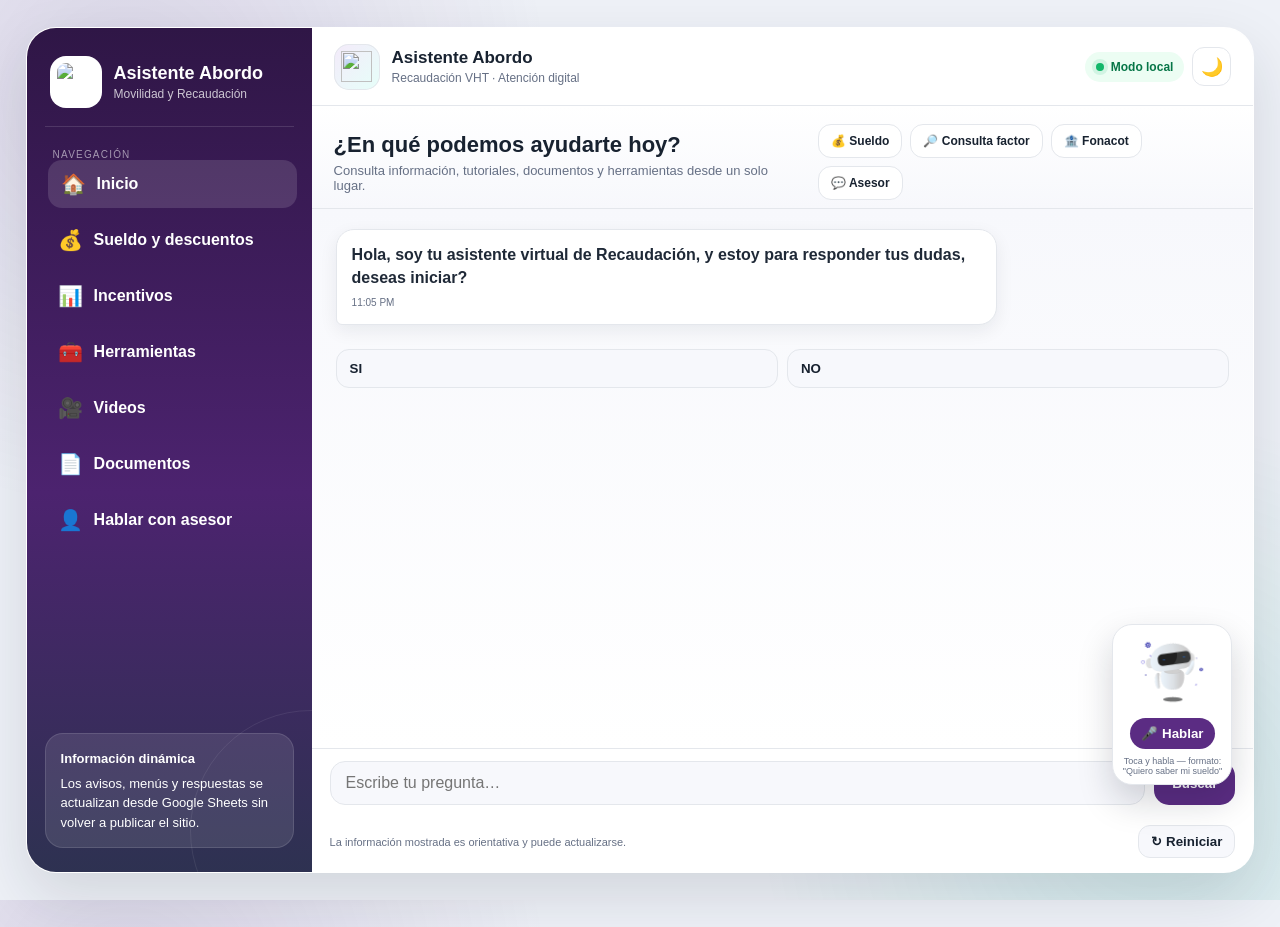
==== index.html @ ce542838 "Add files via upload" ====
<!doctype html>
<html lang="es">
<head>
<meta charset="utf-8" />
<meta name="viewport" content="width=device-width,initial-scale=1" />
<title>Chatbot Recaudación - Demo (con Avatar y Voz) - Mejorado</title>
<style>
:root{
  --primary:#5b2c83; --primary-2:#7c3fad; --accent:#00a987; --danger:#dc3545;
  --bg:#eef1f7; --panel:#ffffff; --panel-2:#f7f8fc; --text:#182230; --muted:#667085;
  --border:#e4e7ec; --shadow:0 24px 60px rgba(26,30,45,.13); --radius:24px;
  --bot:#fff; --bot-text:#1f2937; --me:#5b2c83; --me-text:#fff; --sheet-primary:#5b2c83;
}
*{box-sizing:border-box}
html,body{height:100%}
body{margin:0;font-family:Inter,"Segoe UI",Roboto,Arial,sans-serif;color:var(--text);background:
 radial-gradient(circle at 10% 10%,rgba(91,44,131,.15),transparent 30%),
 radial-gradient(circle at 90% 90%,rgba(0,169,135,.13),transparent 28%),var(--bg);overflow:hidden}
body.dark{--bg:#0f1420;--panel:#151c2a;--panel-2:#1c2535;--text:#f8fafc;--muted:#a6b0c3;--border:#2a3547;--bot:#202a3b;--bot-text:#f8fafc;--me:#7c3fad;--shadow:0 25px 65px rgba(0,0,0,.45)}
.app-shell{width:min(1440px,96vw);height:min(94vh,940px);margin:3vh auto;display:grid;grid-template-columns:285px minmax(0,1fr);background:var(--panel);border:1px solid rgba(255,255,255,.5);border-radius:30px;box-shadow:var(--shadow);overflow:hidden}
.sidebar{background:linear-gradient(180deg,#2f1646 0%,#4c236f 55%,#163d3a 135%);color:#fff;padding:24px 18px;display:flex;flex-direction:column;gap:22px;position:relative;overflow:hidden}
.sidebar:after{content:"";position:absolute;width:240px;height:240px;border-radius:50%;border:1px solid rgba(255,255,255,.08);right:-120px;bottom:-80px}
.brand{display:flex;align-items:center;gap:12px;padding:4px 5px 18px;border-bottom:1px solid rgba(255,255,255,.13)}
.brand-logo{width:52px;height:52px;border-radius:16px;background:#fff;padding:7px;object-fit:contain}.brand-title{font-size:18px;font-weight:800}.brand-subtitle{font-size:12px;opacity:.75;margin-top:3px}
.side-label{text-transform:uppercase;letter-spacing:.12em;font-size:10px;opacity:.55;margin:0 8px}
.side-nav{display:grid;gap:8px}.side-btn{display:flex;align-items:center;gap:12px;width:100%;border:0;background:transparent;color:#fff;padding:12px 13px;border-radius:14px;text-align:left;font:inherit;font-weight:650;cursor:pointer;transition:.2s}.side-btn:hover,.side-btn.active{background:rgba(255,255,255,.13);transform:translateX(3px)}.side-btn span:first-child{font-size:20px;width:24px;text-align:center}
.side-card{margin-top:auto;background:rgba(255,255,255,.1);border:1px solid rgba(255,255,255,.12);padding:15px;border-radius:18px;font-size:13px;line-height:1.5}.side-card strong{display:block;margin-bottom:5px}
.main-panel{min-width:0;display:flex;flex-direction:column;background:var(--panel)}
.header{height:78px;padding:14px 22px;border-bottom:1px solid var(--border);display:flex;align-items:center;justify-content:space-between;background:rgba(255,255,255,.85);backdrop-filter:blur(12px);z-index:5}.dark .header{background:rgba(21,28,42,.88)}
.header .info{display:flex;align-items:center;gap:12px}.avatar{width:46px;height:46px;border-radius:15px;background:linear-gradient(135deg,#f4eafa,#e6fff9);display:grid;place-items:center;box-shadow:inset 0 0 0 1px var(--border)}.avatar img{width:31px;height:31px;object-fit:contain}.header .title{font-size:17px;font-weight:800}.header .small{font-size:12px;color:var(--muted);margin-top:3px}.header-actions{display:flex;align-items:center;gap:8px}.status-pill{display:flex;align-items:center;gap:7px;padding:8px 11px;border-radius:999px;background:#ecfdf3;color:#067647;font-size:12px;font-weight:750}.status-dot{width:8px;height:8px;border-radius:50%;background:#12b76a;box-shadow:0 0 0 4px rgba(18,183,106,.12)}.icon-btn{border:1px solid var(--border);background:var(--panel);color:var(--text);width:39px;height:39px;border-radius:12px;cursor:pointer;font-size:18px}.mobile-menu{display:none}
.hero{padding:18px 22px 8px;background:linear-gradient(180deg,var(--panel),var(--panel-2));border-bottom:1px solid var(--border)}.hero-inner{display:flex;align-items:center;justify-content:space-between;gap:18px}.hero h2{margin:0;font-size:22px}.hero p{margin:5px 0 0;color:var(--muted);font-size:13px}.quick-actions{display:flex;gap:8px;flex-wrap:wrap}.quick-btn{border:1px solid var(--border);background:var(--panel);color:var(--text);padding:9px 12px;border-radius:13px;cursor:pointer;font-weight:700;font-size:12px}.quick-btn:hover{border-color:var(--primary);color:var(--primary)}
.chat{flex:1;padding:20px 24px;overflow-y:auto;display:flex;flex-direction:column;gap:12px;scroll-behavior:smooth;background:linear-gradient(180deg,var(--panel-2),var(--panel))}.chat::-webkit-scrollbar{width:8px}.chat::-webkit-scrollbar-thumb{background:#c9c2d2;border-radius:20px}
.bubble{max-width:min(74%,720px);padding:13px 15px;border-radius:18px;line-height:1.45;box-shadow:0 6px 18px rgba(16,24,40,.07);animation:rise .22s ease;word-wrap:break-word}.bot{align-self:flex-start;background:var(--bot);color:var(--bot-text);border:1px solid var(--border);border-bottom-left-radius:6px}.me{align-self:flex-end;background:linear-gradient(135deg,var(--primary),var(--primary-2));color:var(--me-text);border-bottom-right-radius:6px}.time{display:block;font-size:10px;color:var(--muted);margin-top:7px}.me .time{color:rgba(255,255,255,.72)}
.options{display:grid;grid-template-columns:repeat(2,minmax(0,1fr));gap:9px;margin-top:12px}.option-btn{border:1px solid var(--border);background:var(--panel-2);color:var(--text);padding:11px 13px;border-radius:13px;cursor:pointer;font-weight:700;text-align:left;transition:.18s}.option-btn:hover{transform:translateY(-1px);border-color:var(--primary);box-shadow:0 7px 18px rgba(91,44,131,.12)}.option-btn.primary{background:var(--primary);color:#fff;border-color:var(--primary)}
#global-search{display:flex!important;gap:9px!important;padding:12px 18px!important;background:var(--panel)!important;border-top:1px solid var(--border)!important}#global-search input{flex:1!important;border:1px solid var(--border)!important;background:var(--panel-2)!important;color:var(--text)!important;border-radius:15px!important;padding:12px 15px!important}#global-search button{border-radius:15px!important;padding:10px 18px!important;background:var(--primary)!important}
.footer{padding:8px 18px 14px;border-top:0;display:flex;gap:8px;align-items:center;background:var(--panel)}.footer .small{color:var(--muted);font-size:11px}.restart{margin-left:auto;border:1px solid var(--border);background:var(--panel-2);color:var(--text);padding:8px 12px;border-radius:12px;cursor:pointer;font-weight:700}
#robot-avatar{position:fixed;right:calc(2vw + 22px);bottom:calc(3vh + 88px);z-index:20}.robot-card{width:120px;background:var(--panel);border:1px solid var(--border);border-radius:20px;padding:8px;box-shadow:0 16px 35px rgba(16,24,40,.18);display:flex;flex-direction:column;align-items:center;gap:7px}.robot-face{width:78px;height:78px;border-radius:16px;overflow:hidden}.robot-face img{width:100%;height:100%;object-fit:cover}#mic-btn{border:0;background:var(--primary);color:#fff;padding:8px 11px;border-radius:999px;cursor:pointer;font-weight:750}#mic-btn.listening{background:var(--danger)}#mic-indicator{font-size:9px;text-align:center;color:var(--muted)}
.lightbox{position:fixed;inset:0;background:rgba(8,12,20,.92);display:none;align-items:center;justify-content:center;z-index:9999}.lightbox iframe{width:min(1100px,92vw);height:84vh;border:0;border-radius:18px;background:#fff}.close-btn{position:absolute;top:22px;right:24px;border:1px solid rgba(255,255,255,.4);background:rgba(255,255,255,.12);color:#fff;padding:10px 15px;border-radius:12px;cursor:pointer}.sheet-notice{border-left:4px solid var(--primary)!important;background:var(--panel-2)!important}.rating-row{align-self:flex-start;color:var(--muted);font-size:12px}.rating-row button{background:var(--panel)!important;color:var(--text)!important;border-color:var(--border)!important}
@keyframes rise{from{opacity:0;transform:translateY(7px)}to{opacity:1;transform:none}}
@media(max-width:900px){body{overflow:auto}.app-shell{width:100%;height:100dvh;margin:0;border-radius:0;grid-template-columns:1fr}.sidebar{position:fixed;inset:0 auto 0 0;width:285px;z-index:100;transform:translateX(-105%);transition:.25s;box-shadow:20px 0 45px rgba(0,0,0,.25)}.sidebar.open{transform:none}.mobile-menu{display:inline-grid;place-items:center}.hero-inner{align-items:flex-start}.quick-actions{display:none}#robot-avatar{right:10px;bottom:85px}.status-pill{display:none}}
@media(max-width:600px){.header{height:68px;padding:10px 12px}.header .avatar{width:40px;height:40px}.header-actions{gap:5px}.hero{padding:14px 14px 7px}.hero h2{font-size:18px}.chat{padding:14px}.bubble{max-width:89%;font-size:14px}.options{grid-template-columns:1fr}.robot-card{width:92px}.robot-face{width:60px;height:60px}#mic-indicator{display:none}#global-search{padding:9px!important}#global-search button{padding:10px 13px!important}.footer{padding:4px 10px 10px}.footer .small{display:none}}
button:focus-visible,input:focus-visible{outline:3px solid rgba(91,44,131,.25);outline-offset:2px}
</style>
  <link rel="manifest" href="./manifest.webmanifest">
  <meta name="theme-color" content="#5B2C83">
</head>
<body>

<div id="lightbox" class="lightbox" aria-hidden="true">
  <button class="close-btn" onclick="closeLightbox()">✕ Cerrar</button>
  <iframe id="lightboxFrame" src="" allowfullscreen></iframe>
</div>

<div id="robot-avatar" role="region" aria-label="Asistente virtual">
  <div class="robot-card" aria-hidden="false">
    <div class="robot-face" id="robot-face" aria-hidden="true">
      <!-- GIF avatar (siempre visible) -->
      <img src="./LY89s3JCNl.gif" alt="Avatar" id="robot-gif">
    </div>
    <button id="mic-btn" aria-pressed="false" title="Presiona para hablar (activar micrófono)">
      <span id="mic-icon">🎤</span>
      <span id="mic-text">Hablar</span>
    </button>
    <div id="mic-indicator" class="small">Toca y habla — formato: "Quiero saber mi sueldo"</div>
  </div>
</div>

<div class="app-shell">
  <aside class="sidebar" id="sidebar">
    <div class="brand"><img src="./icon-192.png" class="brand-logo" alt="Asistente Abordo"><div><div class="brand-title">Asistente Abordo</div><div class="brand-subtitle">Movilidad y Recaudación</div></div></div>
    <div><div class="side-label">Navegación</div><nav class="side-nav">
      <button class="side-btn active" data-jump="menuPrincipal"><span>🏠</span><span>Inicio</span></button>
      <button class="side-btn" data-search="sueldo"><span>💰</span><span>Sueldo y descuentos</span></button>
      <button class="side-btn" data-search="incentivos"><span>📊</span><span>Incentivos</span></button>
      <button class="side-btn" data-search="herramientas"><span>🧰</span><span>Herramientas</span></button>
      <button class="side-btn" data-search="videos"><span>🎥</span><span>Videos</span></button>
      <button class="side-btn" data-search="documentos"><span>📄</span><span>Documentos</span></button>
      <button class="side-btn" data-search="asesor"><span>👤</span><span>Hablar con asesor</span></button>
    </nav></div>
    <div class="side-card"><strong>Información dinámica</strong>Los avisos, menús y respuestas se actualizan desde Google Sheets sin volver a publicar el sitio.</div>
  </aside>
  <main class="main-panel">
    <div class="header">
      <div class="info">
        <button class="icon-btn mobile-menu" id="mobile-menu" aria-label="Abrir menú">☰</button>
        <div class="avatar" aria-hidden="true"><img src="./icon-192.png" alt=""></div>
        <div><div class="title">Asistente Abordo</div><div class="small">Recaudación VHT · Atención digital</div></div>
      </div>
      <div class="header-actions"><div class="status-pill" id="connection-status"><span class="status-dot"></span><span>Información actualizada</span></div><button class="icon-btn" id="theme-toggle" title="Cambiar tema">🌙</button></div>
    </div>
    <section class="hero"><div class="hero-inner"><div><h2>¿En qué podemos ayudarte hoy?</h2><p>Consulta información, tutoriales, documentos y herramientas desde un solo lugar.</p></div><div class="quick-actions"><button class="quick-btn" data-search="sueldo">💰 Sueldo</button><button class="quick-btn" data-search="factor">🔎 Consulta factor</button><button class="quick-btn" data-search="fonacot">🏦 Fonacot</button><button class="quick-btn" data-search="asesor">💬 Asesor</button></div></div></section>
    <div id="chat" class="chat" aria-live="polite"></div>

  <div class="footer">
    <div class="small">La información mostrada es orientativa y puede actualizarse.</div>
    <button id="restart" class="restart" title="Reiniciar">↻ Reiniciar</button>
  </div>
  </main>
</div>

<script>
/* helpers */
function openLightbox(videoUrl) {
  const lb = document.getElementById('lightbox');
  const frame = document.getElementById('lightboxFrame');
  frame.src = videoUrl;
  lb.style.display = 'flex';
  lb.setAttribute('aria-hidden', 'false');
}
function openPdf(pdfUrl) {
  const lb = document.getElementById('lightbox');
  const frame = document.getElementById('lightboxFrame');
  lb.style.display = 'flex';
  lb.style.background = 'rgba(0, 0, 0, 0.7)';
  const absolutePdfUrl = new URL(pdfUrl, window.location.href).href;
  const viewerUrl = 'https://docs.google.com/gview?embedded=true&url=' + encodeURIComponent(absolutePdfUrl);
  frame.style.background = '#fff';
  frame.src = viewerUrl;
  lb.setAttribute('aria-hidden', 'false');
}
function closeLightbox() {
  const lb = document.getElementById('lightbox');
  const frame = document.getElementById('lightboxFrame');
  frame.src = '';
  lb.style.display = 'none';
  lb.setAttribute('aria-hidden', 'true');
}

/* chat core */
const chatEl = document.getElementById('chat');
const restartBtn = document.getElementById('restart');

function nowTime(){ const d=new Date(); return d.toLocaleTimeString([], {hour:'2-digit',minute:'2-digit'}); }
function scrollEnd(){ setTimeout(()=> chatEl.scrollTop = chatEl.scrollHeight, 80); }

/* voice/read flags */
let lastInputWasVoice = false; // set true when user spoke
let suppressBotSpeak = false;  // used to avoid double-reading after confirmation
const speakResponsesWhenUserSpoke = true; // per user's preference

function addBotBubble(html, options=null){
  const wrap = document.createElement('div');
  wrap.className = 'bubble bot';
  wrap.innerHTML = html;
  const time = document.createElement('div');
  time.className = 'time';
  time.textContent = nowTime();
  wrap.appendChild(time);

  chatEl.appendChild(wrap);

  if(options){
    const optDiv = document.createElement('div');
    optDiv.className = 'options';
    options.forEach(opt=>{
      const btn = document.createElement('button');
      btn.className = 'option-btn';
      if(opt.primary) btn.classList.add('primary');
      btn.innerText = opt.label;
      btn.type = 'button';
      btn.dataset.next = opt.next || '';
      btn.dataset.label = opt.label || '';
      btn.dataset.primary = opt.primary ? '1' : '0';
      optDiv.appendChild(btn);
    });
    chatEl.appendChild(optDiv);
  }
  scrollEnd();

  // speak bot text only when appropriate (user used voice)
  const clean = html.replace(/<[^>]*>/g, '');
  if(!suppressBotSpeak){
    speak(clean);

    lastInputWasVoice = false;
  } else if(suppressBotSpeak){
    suppressBotSpeak = false;
    lastInputWasVoice = false;
  }
}

function addUserBubble(text){
  const wrap = document.createElement('div');
  wrap.className = 'bubble me';
  wrap.textContent = text;
  const time = document.createElement('div');
  time.className = 'time';
  time.textContent = nowTime();
  wrap.appendChild(time);
  chatEl.appendChild(wrap);
  scrollEnd();
}

/* Control centralizado de opciones: funciona también con contenido dinámico */
chatEl.addEventListener('click', (event) => {
  const button = event.target.closest('button.option-btn[data-next]');
  if (!button || !chatEl.contains(button)) return;
  event.preventDefault();
  event.stopPropagation();
  if (button.disabled) return;
  const opt = {
    label: button.dataset.label || button.textContent.trim(),
    next: button.dataset.next,
    primary: button.dataset.primary === '1'
  };
  try {
    handleOption(opt);
  } catch (error) {
    console.error('Error al abrir opción:', opt, error);
    addBotBubble('No fue posible abrir esta opción. Presiona Reiniciar e inténtalo nuevamente.');
  }
});

/* nodes (unchanged content) */
const nodes = {
  main: {
    type:'question',
    id:'main',
    prompt: 'Hola, soy tu asistente virtual de Recaudación, y estoy para responder tus dudas, deseas iniciar?',
    options:[
      {id:'SI', label:'SI', next:'menuPrincipal'},
      {id:'NO', label:'NO', next:'endNo'}
    ]
  },
  endNo:{ type:'message', id:'endNo', text:'Perfecto. Si necesitas ayuda después, puedes reiniciar el chat.'},

  menuPrincipal:{
    type:'question',
    id:'menuPrincipal',
    prompt: 'ELIJE UNA OPCION',
    options:[
      {id:'SUELDOS_Y_CARTERA', label:'SUELDOS Y CARTERA', next:'sueldo_menu'},
      {id:'INCENTIVOS', label:'INCENTIVOS', next:'incentivos_marca'},
      {id:'PROCESO_COVA', label:'PROCESO_COVA', next:'proceso_cova'},
      {id:'CREDITOS_EXTERNOS', label:'CREDITOS EXTERNOS', next:'creditos_externos'},
      {id:'HABLAR_CON_UN_ASESOR', label:'HABLAR CON UN ASESOR', next:'hablar_asesor'}
    ]
  },

  hablar_asesor:{
    type:'message',
    id:'hablar_asesor',
    text: 'Si deseas hablar con un asesor, haz clic en el enlace de atención. (Abrirá una página externa).',
attachments: [{type:'image', url:'./WHATS-removebg-preview.png', link:'https://wa.me/529372547287?text=Hola%2C%20necesito%20apoyo%20de%20Recaudaci%C3%B3n.'}]
  },

  sueldo_menu:{
    type:'question',
    id:'sueldo_menu',
    prompt: 'SELECCIONA UNA OPCION',
    options:[
      {id:'FACTOR_PASAJERO', label:'¿Cuánto debo de ingresar para alcanzar Factor Pasajero?', next:'factor_pasajero'},
      {id:'COMO_CALCULO_SUELDO', label:'¿Cómo cálculo mi sueldo?', next:'calcula_sueldo_marca'},
      {id:'QUE_CONCEPTOS', label:'¿Qué conceptos me descuentan en Nómina?', next:'conceptos_nomina'},
      {id:'CUANTO_ISR', label:'¿Cuánto me descuentan  de ISR al mes?', next:'cuanto_isr_marca'},
      {id:'CUANTO_IMSS', label:'¿Cuánto me descuentan  de IMSS al mes?', next:'cuanto_imss_marca'},
      {id:'CUOTA_SINDICAL', label:'¿Cómo se calcula la  Cuota sindical al mes?', next:'cuota_sindical_marca'},
      {id:'DESCUENTO_FONDO', label:'¿Cuánto es el descuento de Fondo de ahorro?', next:'descuento_fondo_marca'},
      {id:'FECHA_FONDO', label:'¿Cuál es la fecha límite para cubrir mi Fondo de Ahorro?', next:'fecha_fondo'},
      {id:'QUE_SON_EXCEDENTES', label:'¿Qué son los excedentes?', next:'excedentes'},
      {id:'CUANTO_IMPUESTOS', label:'¿Cuánto debo de impuestos?', next:'impuestos_link'},
      {id:'REGRESAR', label:'REGRESAR', next:'menuPrincipal'}
    ]
  },

  factor_pasajero:{
    type:'message',
    id:'factor_pasajero',
    text: 'Te invitamos a usar la siguiente aplicación, donde podrás tener el factor mínimo de las corridas donde operas.',
    attachments: [{type:'image', url:'./CONSULTA-removebg-preview.png', link:'https://n9.cl/xlctvd'}]
  },

  calcula_sueldo_marca:{
    type:'question',
    id:'calcula_sueldo_marca',
    prompt:'SELECCIONA TU MARCA',
    options:[
      {id:'ADO', label:'ADO', next:'calculo_sueldo_ADO'},
      {id:'TRT', label:'TRT/SUR INTERMEDIO', next:'calculo_sueldo_TRT'},
      {id:'VOLKBUS', label:'VOLKBUS', next:'calculo_sueldo_VOLKBUS'},
      {id:'REGRESAR', label:'REGRESAR', next:'sueldo_menu'}
    ]
  },

  calculo_sueldo_ADO:{
    type:'message',
    id:'calculo_sueldo_ADO',
    text:`Identifica el ingreso total de tu viaje sin IVA y divídelo entre el precio del boleto de tu viaje realizado; el resultado será tu factor pasajero.
Localiza el factor pasajero en la Tabla de pago que te corresponda y toma el factor que se ubica en la columna PK y PP.
Multiplica el factor PK por el kilometraje realizado en tu viaje y obtendrás el pago por kilómetro.
Multiplica el factor PP por el kilometraje realizado en tu viaje y obtendrás el pago por pasajero transportado.
La suma de ambos pagos es el sueldo bruto que percibirás por el viaje realizado antes de impuestos o descuentos de cartera.
Si tienes dudas te invitamos a que visualices el siguiente video:`,
    attachments:[{type:'video', url:'<iframe src="https://player.vimeo.com/video/1104559211?h=15cdc4e413" width="340" height="360" frameborder="0" allowfullscreen></iframe>'}]},

  calculo_sueldo_TRT:{
    type:'message',
    id:'calculo_sueldo_TRT',
    text:`Identifica el ingreso total de tu viaje sin IVA multiplícalo por el 95%; y el resultado divídelo entre el total de kilometros recorridos; esto nos da tu factor ingreso-kilómetro;
Ubica tu FIK en la tabla de pago, entre el rango mínimo,medio y máximo tomando el factor que se ubica en las columnas PK y PP;
Multiplica el factor de la columna PK por el total de kilómetros y esto nos dará el pago por kilometraje;
Multiplica el factor de la columna PP por el total de kilómetros y esto nos dará el pago por pasajero transportado;
La suma de ambos pagos es considerado como tu sueldo bruto antes de impuestos u otros descuentos de cartera.
Si tienes dudas te invitamos a que visualices el siguiente video:`,
    attachments:[{type:'video', url:'<iframe src="https://player.vimeo.com/video/1104559136?h=bfe7ba53ad" width="340" height="360" frameborder="0" allowfullscreen></iframe>'}]},

  calculo_sueldo_VOLKBUS:{
    type:'message',
    id:'calculo_sueldo_VOLKBUS',
    text:`Debes de tener en cuenta que tu cálculo se genera de manera semanal tomando el corte de LUNES a DOMINGO; Identifica el total de tus ingresos de tus secuencias realizadas por día y divídelo entre el total de tus kilómetros recorridos; esto nos dará el factor INGRESO-KILOMETRO: FIK; Ubica tu FIK en la tabla de pago, entre el rango mínimo, medio y superior toma el factor de la columna total y multiplícalo por los kilómetros  recorridos; el resultado será tu comisión diaria; El proceso se repite por cada uno de los días de la semana laborados para así obtener tu comisión semanal antes de impuestos u otros descuentos de cartera; Recuerda que tienes un sueldo de garantía el cual se te pagará en caso de no haber obtenido factor. Si tienes dudas te invitamos a que visualices el siguiente video: `,
    attachments:[{type:'video', url:'<iframe src="https://player.vimeo.com/video/1104558946?h=5c22c1a9b4" width="340" height="360" frameborder="0" allowfullscreen></iframe>'}]},


  conceptos_nomina:{ type:'message', id:'conceptos_nomina', text:'IMSS, ISR, INFONAVIT, Anticipo de Sueldo, Gastos no comprobados, Pistas no comprobadas, Uniformes, Fonacot, Paga Daños e Inspección.'},

  cuanto_isr_marca:{
    type:'question',
    id:'cuanto_isr_marca',
    prompt:'SELECCIONA TU MARCA',
    options:[
      {id:'ADO', label:'ADO', next:'isr_ADO'},
      {id:'TRT', label:'TRT/SUR INTERMEDIO', next:'isr_TRT'},
      {id:'VOLKBUS', label:'VOLKBUS', next:'isr_VOLKBUS'},
      {id:'REGRESAR', label:'REGRESAR', next:'sueldo_menu'}
    ]
  },
  isr_ADO:{ type:'message', id:'isr_ADO', text:'Por 28 días $2,463.85, Por 30 días $2,639.84, por 31 días $2,727.83.'},
  isr_TRT:{ type:'message', id:'isr_TRT', text:'Por 28 días $1,732.06, Por 30 días $1,855.78, por 31 días $1,917.64.'},
  isr_VOLKBUS:{ type:'message', id:'isr_VOLKBUS', text:'Tú perteneces al regimen General de Ley, por lo tanto tus impuestos, van en función a tus percepciones brutas.'},

  cuanto_imss_marca:{
    type:'question',
    id:'cuanto_imss_marca',
    prompt:'SELECCIONA TU MARCA',
    options:[
      {id:'ADO', label:'ADO', next:'imss_ADO'},
      {id:'TRT', label:'TRT/SUR INTERMEDIO', next:'imss_TRT'},
      {id:'VOLKBUS', label:'VOLKBUS', next:'imss_VOLKBUS'},
      {id:'REGRESAR', label:'REGRESAR', next:'sueldo_menu'}
    ]
  },
  imss_ADO:{ type:'message', id:'imss_ADO', text:'Por 28 días $873.61, Por 30 días $936.01, por 31 días $967.21.'},
  imss_TRT:{ type:'message', id:'imss_TRT', text:'Por 28 días $602.85, Por 30 días $645.91, por 31 días $667.44.'},
  imss_VOLKBUS:{ type:'message', id:'imss_VOLKBUS', text:'Tu perteneces al regimen General de Ley, por lo tanto tus impuestos, van en función a tus percepciones brutas.'},

  cuota_sindical_marca:{
    type:'question',
    id:'cuota_sindical_marca',
    prompt:'SELECCIONA TU MARCA',
    options:[
      {id:'ADO', label:'ADO', next:'cuota_ADO'},
      {id:'TRT', label:'TRT/SUR INTERMEDIO', next:'cuota_TRT'},
      {id:'VOLKBUS', label:'VOLKBUS', next:'cuota_VOLKBUS'},
      {id:'REGRESAR', label:'REGRESAR', next:'sueldo_menu'}
    ]
  },
  cuota_ADO:{ type:'message', id:'cuota_ADO', text:'Se multiplica $11.50 por todos los dias trabajados del mes inmediato anterior.'},
  cuota_TRT:{ type:'message', id:'cuota_TRT', text:'Se descuenta el 2% sobre tu percepción del viaje realizado.'},
  cuota_VOLKBUS:{ type:'message', id:'cuota_VOLKBUS', text:'Se descuenta el 2% sobre tu percepción de los  viajes realizados. '},

  descuento_fondo_marca:{
    type:'question',
    id:'descuento_fondo_marca',
    prompt:'SELECCIONA TU MARCA',
    options:[
      {id:'ADO', label:'ADO', next:'fondo_ADO'},
      {id:'SUR', label:'SUR INTERMEDIO', next:'fondo_SUR'},
      {id:'TRT_INTERMEDI', label:'TRT INTERMEDI', next:'fondo_TRT_INTERMEDI'},
      {id:'VOLKBUS', label:'VOLKBUS', next:'fondo_VOLKBUS'},
      {id:'REGRESAR', label:'REGRESAR', next:'sueldo_menu'}
    ]
  },
  fondo_ADO:{ type:'message', id:'fondo_ADO', text:'$1,587.78 mensual'},
  fondo_SUR:{ type:'message', id:'fondo_SUR', text:'$1,013.64 mensual'},
  fondo_TRT_INTERMEDI:{ type:'message', id:'fondo_TRT_INTERMEDI', text:'$1,013.64 mensual'},
  fondo_VOLKBUS:{ type:'message', id:'fondo_VOLKBUS', text:'Tu contrato colectivo no cuenta con esta prestación'},

  fecha_fondo:{ type:'message', id:'fecha_fondo', text:'Tienes hasta el último día del mes, siempre y cuando hayas cubierto tu deuda de cartera (IMSS,ISR,INFONAVIT,PAGO x DAÑOS).'},

  excedentes:{ type:'message', id:'excedentes', text:'Son los montos de impuestos que no alcanzaste a cubrir dentro del mes (ISR, IMSS e INFONAVIT).'},

  impuestos_link:{
    type:'message',
    id:'impuestos_link',
    text:'Para una mejor administración de tus finanzas te invito a consultar el siguiente Link de App Saldos por conductor.',
    attachments:[{type:'image', url:'./SALDOS-removebg-preview.png', link:'https://n9.cl/31e71t'}]
  },

  incentivos_marca:{
    type:'question',
    id:'incentivos_marca',
    prompt:'SELECCIONA TU MARCA',
    options:[
      {id:'INC_ADO', label:'ADO', next:'incentivos_ADO'},
      {id:'INC_TRT', label:'TRT/SUR INTERMEDIO', next:'incentivos_TRT'},
      {id:'INC_VOLKBUS', label:'VOLKBUS', next:'incentivos_VOLKBUS'},
      {id:'REGRESAR', label:'REGRESAR', next:'menuPrincipal'}
    ]
  },

  incentivos_ADO:{
    type:'question',
    id:'incentivos_ADO',
    prompt:'ESTOS SON LOS DIFERENTES INCENTIVOS QUE RECIBES, SELECCIONA ALGUNO PARA SABER MAS',
    options:[
      {id:'ICO', label:'ICO', next:'ico_msg'},
      {id:'INS', label:'INS', next:'ins_msg'},
      {id:'REGRESAR', label:'REGRESAR', next:'incentivos_marca'}
    ]
  },
  ico_msg:{ type:'message', id:'ico_msg', text:'Es el Incentivo por Cumplimiento Operativo.  Aplica para los conductores que hayan trabajado durante todo el mes de acuerdo a su contrato colectivo sin registrar ninguna incidencia como por ejemplo: falta, permiso, curso de reforzamiento, baja, suspensión, incapacidad; se paga de manera mensual  a partir del día 15 de cada mes.   '},
  ins_msg:{ type:'message', id:'ins_msg', text:'Es el Incentivo por No Siniestralidad. Su pago se genera en dos tipos: 1.- Cuatrimestral, de ENERO-ABRIL; MAYO-AGOSTO; SEPTIEMBRE-DICIEMBRE el cual se paga tres veces al año a partir del día 18 del mes inmediato de cada cuatrimestre; 2.- El anual, se gana al haber obtenido los tres pagos cuatrimestrales; se determina del 1 de septiembre al 31 de agosto del año siguiente y su pago se realiza a partir del día 18 de octubre. Para obtener este incentivo  recuerda cumplir con el 65% o más del kilometraje programado por región, marca y zona y no tener accidente con responsabilidad. '},

  incentivos_TRT:{
    type:'question',
    id:'incentivos_TRT',
    prompt:'ESTOS SON LOS DIFERENTES INCENTIVOS QUE RECIBES, SELECCIONA ALGUNO PARA SABER MAS',
    options:[
      {id:'IBECC', label:'IBECC', next:'ibecc_msg'},
      {id:'ICO', label:'ICO', next:'ico_msg'},
      {id:'INS', label:'INS', next:'ins_msg'},
      {id:'REGRESAR', label:'REGRESAR', next:'incentivos_marca'}
    ]
  },
  ibecc_msg:{ type:'message', id:'ibecc_msg', text:'Es el Incentivo por Boleto Efectivo Cortado en Camino. Su cálculo es del día 1 al 30 de cada mes  y su pago se realiza a partir del dia 5 del siguiente mes; Aplica para conductor de intermedio sin ayudante y se determina por la venta a bordo realizada, Puedes obtenerlo siempre y cuando no tengas ningún reporte de INSPECCION ni anomalias de AVA.'},
  incentivos_VOLKBUS:{ type:'message', id:'incentivos_VOLKBUS', text:'Tu contrato colectivo no cuenta con un esquema de incentivos.'},

  proceso_cova:{
    type:'question',
    id:'proceso_cova',
    prompt:'PROCESO COVA',
    options:[
      {id:'ACCIDENTE_SIIAB', label:'¿Qué hacer en caso de accidente o falla siiab?', next:'accidente_siiab'},
      {id:'NO_REPORTE_FIN_TURNO', label:'¿Qué hago si la SIIAB no me dió el reporte y el fin de turno ?', next:'no_reporte_fin_turno'},
      {id:'MAQUINA_FALLO', label:'¿Qué debo hacer si la máquina SIIAB falló y emitió boletos de más?', next:'maquina_fallo'},
      {id:'DATOS_TARJETA_INCORRECTOS', label:'¿Qué hago si los datos de mi tarjeta de viaje no están correctos? ', next:'datos_tarjeta'},
      {id:'REQUISITOS_LIQUIDAR', label:'¿Qué requisitos debo tener para liquidar mi viaje en Recaudación?', next:'requisitos_liquidar'},
      {id:'TERMINALES_AUTORIZADAS', label:'¿Cuáles son las terminales autorizadas para realizar depositos en camino?', next:'terminales_autorizadas'},
      {id:'COMPROBANTE_LIQUIDACION', label:'¿Cuál es mi comprobante de liquidación?', next:'comprobante_liquidacion'},
      {id:'REGRESAR', label:'REGRESAR', next:'menuPrincipal'}
    ]
  },

  accidente_siiab:{ type:'message', id:'accidente_siiab', text:'Repórtalo al 55-32-24-13-21 o bien haz click en el siguiente boton.', attachments:[{type:'link', title:'🚌 CONTIGO EN CAMINO 📞', url:'./CONTIGOENELCAMINO.pdf'}]},
  no_reporte_fin_turno:{ type:'message', id:'no_reporte_fin_turno', text:'Repórtalo con tráfico y solicita un detallado de tu venta en el área de Recaudación.'},
  maquina_fallo:{ type:'message', id:'maquina_fallo', text:'Levanta un reporte en el área de mantenimiento y solicita un pase de aclaración por cancelación con tu preceptor y recaba firma del Gerente de Operaciones.'},
  datos_tarjeta:{ type:'message', id:'datos_tarjeta', text:'No la aceptes y pide en ese momento una nueva tarjeta con los controladores de tráfico.'},
  requisitos_liquidar:{ type:'message', id:'requisitos_liquidar', text:'Tarjeta de viaje confirmada por tráfico, efectivo, boletos de canjes, depósitos en camino y gastos autorizados.', attachments:[{type:'video', url:'<iframe src="https://player.vimeo.com/video/1104559098?h=575d0fcf42" width="340" height="360" frameborder="0" allowfullscreen></iframe>'}]},

  terminales_autorizadas:{ type:'message', id:'terminales_autorizadas', text:'Recaudación Cárdenas, Terminal Coatzacoalcos, Terminal La Venta, Terminal Cárdenas, Catab, Terminal Emiliano Zapata, Terminal Tenosique, Terminal Ciudad del Carmen, Recaudación Tuxtla, Terminal Tuxtla, Terminal Mérida.'},
  comprobante_liquidacion:{ type:'message', id:'comprobante_liquidacion', text:'Al término de tu liquidación; siempre que no debas AVA o abones a tu deuda, el área de Recaudación te emitirá un PASE DE NO ADEUDO.'},

  creditos_externos:{
    type:'question',
    id:'creditos_externos',
    prompt:'SELECCIONA EL TIPO DE CREDITO',
    options:[
      {id:'INFONAVIT', label:'INFONAVIT', next:'infonavit'},
      {id:'FONACOT', label:'FONACOT', next:'fonacot'},
      {id:'REGRESAR', label:'REGRESAR', next:'menuPrincipal'}
    ]
  },

  infonavit:{
    type:'question',
    id:'infonavit',
    prompt:'INFONAVIT',
    options:[
      {id:'REQ_INFONAVIT', label:'¿Cuáles son los requisitos para obtener un crédito de Infonavit?', next:'req_infonavit'},
      {id:'AVISO_RETENCION', label:'Cómo puedo obtener mi aviso de retension y/o actualizacion de factor de descuento?', next:'aviso_infonavit'},
      {id:'REGRESAR', label:'REGRESAR', next:'creditos_externos'}
    ]
  },
  req_infonavit:{ type:'message', id:'accidente_siiab', text:' Accede al siguiente enlace para conocer todos los requisitos que necesitas cumplir para obtener tu crédito INFONAVIT y descubre lo sencillo que es:', attachments:[{type:'link', title:'🏠 REQUISITOS INFONAVIT', url:'./Requisitos_y_documentos_Comprar.pdf'}]},
  aviso_infonavit:{ type:'message', id:'aviso_infonavit', text:'Desde el portal "Mi cuenta Infonavit" en la opción -Micrédito - Aviso de suspención, Retención y Modificación de descuento', attachments:[{type:'video', url:'<iframe src="https://player.vimeo.com/video/1104559004?h=d3bfd28b15" width="340" height="360" frameborder="0" allowfullscreen></iframe>'}]},

  fonacot:{
    type:'question',
    id:'fonacot',
    prompt:'FONACOT',
    options:[
      {id:'REQ_FONACOT', label:'¿Cuáles son los requisitos para obtener un crédito Fonacot?', next:'req_fonacot'},
      {id:'CONST_PERCEPCIONES', label:'¿Cómo puedo obtener una constancia de percepciones?', next:'constancia_percepciones'},
      {id:'REGRESAR', label:'REGRESAR', next:'creditos_externos'}
    ]
  },
  req_fonacot:{ type:'message', id:'accidente_siiab', text:' Accede al siguiente enlace para conocer todos los requisitos que necesitas cumplir para obtener tu crédito FONACOT y descubre lo sencillo que es agendar tu cita de manera rápida y segura:', attachments:[{type:'link', title:'💲 💰 REQUISITOS FONACOT', url:'./REQFONACOT.pdf'}]},
  constancia_percepciones:{ type:'message', id:'constancia_percepciones', text:'Acude al área de Relaciones industriales de RH para que puedan extenderte dicho documento.'},

}; // end nodes
window.nodes = nodes;

let historyStack = [];
let currentNode = null;

function presentNode(nodeId, pushToHistory=true)
{

  const node = nodes[nodeId];
  if(!node){
    console.warn('Node not found', nodeId);
    addBotBubble('Esta opción no está disponible por el momento.', [
      {label:'VOLVER AL INICIO', next:'menuPrincipal', primary:true}
    ]); return;
  }
  currentNode = nodeId;

  if(node.type === 'question'){
    addBotBubble(`<strong>${escapeHtml(node.prompt)}</strong>`,
      node.options.map(o=>({label:o.label, next:o.next, primary:false})));
  } else if(node.type === 'message'){
    let html = `<div>${escapeHtml(node.text).replace(/\n/g,'<br>')}</div>`;
    if(node.attachments && node.attachments.length){
      node.attachments.forEach(att=>{
        if(att.type === 'image'){
          html += `<a class="link-card" href="${att.link||att.url}" target="_blank" rel="noopener noreferrer"><img src="${att.url}" alt="" style="max-width:100%;border-radius:6px"><div style="margin-top:6px;font-weight:600"></div></a>`;
        } else if(att.type === 'video'){
          const vimeoUrlMatch = att.url.match(/src="([^"]+)"/);
          const vimeoUrl = vimeoUrlMatch ? vimeoUrlMatch[1] : '';
          html += `<div class="small" style="margin-top:8px">
            <button class="option-btn video-btn" onclick="openLightbox('${vimeoUrl}')">
              <img src="./videos-01.png" alt="Ver video" style="width:180px; height:auto; border:none; cursor:pointer;">
            </button>
          </div>`;
        } else if(att.type === 'link'){
          if(att.url.endsWith('.pdf') || att.url.includes('.pdf')) {
            html += `<button class="option-btn primary" onclick="openPdf('${att.url}')">${escapeHtml(att.title || '📄 Ver PDF')}</button>`;
          } else {
            html += `<a class="link-card" href="${att.url}" target="_blank" rel="noopener noreferrer">${escapeHtml(att.title||att.url)}</a>`;
          }
        }
      });
    }
    addBotBubble(html, [{label:'REGRESAR', next:'__REGRESAR__', primary:true}]);
  }
}

function handleOption(opt){
  lastInputWasVoice = false;
  addUserBubble(opt.label || opt);
  if(opt.next === '__REGRESAR__' || opt.next === 'REGRESAR'){
    goBack(); return;
  }
  if(currentNode) historyStack.push(currentNode);
  presentNode(opt.next, false);
}

function goBack(){
  if(historyStack.length === 0){ presentNode('main', false); return; }
  const prev = historyStack.pop();
  presentNode(prev, false);
}

function escapeHtml(s){ if(!s) return ''; return String(s).replace(/[&<>"']/g, c=>({ '&':'&amp;','<':'&lt;','>':'&gt;','"':'&quot;',"'":'&#39;'}[c])); }

function start(){
  chatEl.innerHTML = '';
  historyStack = [];
  currentNode = null;
  presentNode('main', false);
  scrollEnd();
}

/* API pública para la integración con Google Sheets */
window.nodes = nodes;
window.presentNode = presentNode;
window.handleOption = handleOption;
window.addBotBubble = addBotBubble;
window.addUserBubble = addUserBubble;
window.start = start;
window.openLightbox = openLightbox;
window.openPdf = openPdf;
window.closeLightbox = closeLightbox;
window.escapeHtml = escapeHtml;

start();
restartBtn.addEventListener('click', ()=> start());
document.addEventListener('keydown', (e)=>{ if(e.key === 'r' && (e.ctrlKey||e.metaKey)){ start(); } });

/* Speech Synthesis */
const robotFace = document.getElementById('robot-face');
const robotGif = document.getElementById('robot-gif');

function speak(text){
  if(!('speechSynthesis' in window)) return;
  const utter = new SpeechSynthesisUtterance(text);
  utter.lang = 'es-MX';
  utter.pitch = 1.05;
  utter.rate = 1;
  utter.volume = 1;

  utter.onstart = () => { /* could add small visual cue on GIF (not altering GIF) */ };
  utter.onend = () => { };
  window.speechSynthesis.cancel();
  const voices = window.speechSynthesis.getVoices();
  if(voices && voices.length){
    let v = voices.find(v=> /es[-_]?mx/i.test(v.lang) && /female|woman|mujer|female/i.test(v.name));
    if(!v) v = voices.find(v=> /es[-_]?mx/i.test(v.lang));
    if(!v) v = voices.find(v=> /es/i.test(v.lang));
    if(v) utter.voice = v;
  }
  window.speechSynthesis.speak(utter);
}

function speakAndThen(text, cb){
  if(!('speechSynthesis' in window)){
    if(cb) cb(); return;
  }
  const utter = new SpeechSynthesisUtterance(text);
  utter.lang = 'es-MX';
  utter.pitch = 1.05;
  utter.rate = 1;
  utter.volume = 1;
  utter.onend = () => { if(cb) cb(); };
  const voices = window.speechSynthesis.getVoices();
  if(voices && voices.length){
    let v = voices.find(v=> /es[-_]?mx/i.test(v.lang) && /female|woman|mujer|female/i.test(v.name));
    if(!v) v = voices.find(v=> /es[-_]?mx/i.test(v.lang));
    if(!v) v = voices.find(v=> /es/i.test(v.lang));
    if(v) utter.voice = v;
  }
  window.speechSynthesis.cancel();
  window.speechSynthesis.speak(utter);
}

/* Speech Recognition */
const micBtn = document.getElementById('mic-btn');
const micText = document.getElementById('mic-text');
const micIcon = document.getElementById('mic-icon');

const SpeechRecognition = window.SpeechRecognition || window.webkitSpeechRecognition || null;
let recognition = null;
let listening = false;

if(SpeechRecognition){
  recognition = new SpeechRecognition();
  recognition.lang = 'es-MX';
  recognition.interimResults = false;
  recognition.maxAlternatives = 1;
  recognition.continuous = false;

  recognition.onstart = () => {
    listening = true;
    micBtn.classList.add('listening');
    micBtn.setAttribute('aria-pressed','true');
    micText.textContent = 'Escuchando...';
    micIcon.textContent = '🔴';
  };

  recognition.onresult = (event) => {
    const transcript = event.results[0][0].transcript;
    listening = false;
    micBtn.classList.remove('listening');
    micBtn.setAttribute('aria-pressed','false');
    micText.textContent = 'Hablar';
    micIcon.textContent = '🎤';

    lastInputWasVoice = true;
    addUserBubble(transcript);
    handleSpokenText(transcript);
  };

  recognition.onerror = (ev) => {
    listening = false;
    micBtn.classList.remove('listening');
    micBtn.setAttribute('aria-pressed','false');
    micText.textContent = 'Hablar';
    micIcon.textContent = '🎤';
    console.error('Speech recognition error', ev);
    addBotBubble('No pude oírte bien. Intenta de nuevo por favor.');
  };

  recognition.onend = () => {
    listening = false;
    micBtn.classList.remove('listening');
    micBtn.setAttribute('aria-pressed','false');
    micText.textContent = 'Hablar';
    micIcon.textContent = '🎤';
  };
} else {
  micBtn.disabled = true;
  micBtn.title = 'Tu navegador no soporta reconocimiento de voz (Web Speech API). Usa un navegador moderno (Chrome/Edge).';
  document.getElementById('mic-indicator').textContent = 'Reconocimiento de voz no disponible en este navegador.';
}

micBtn.addEventListener('click', ()=>{
  if(!recognition) return;
  if(!listening){
    try { recognition.start(); } catch(e){ console.warn(e); }
  } else {
    recognition.stop();
  }
});

/* Contextual Restringido: solo coincidir con opciones del menú actual */
function handleSpokenText(text){
  if(!text) return;
  const clean = text.toLowerCase().normalize("NFD").replace(/[\u0300-\u036f]/g, "").replace(/[.,!?¿¡]/g, "");
  console.log("Usuario dijo:", clean);

  // direct commands always allowed
  if(/regresar|volver|atras|inicio|menu/.test(clean)){
    speakAndThen('Regresando al menú anterior.', ()=> goBack());
    return;
  }

  // try to match only among current node options
  const restrictedMatch = findBestOptionMatchRestricted(clean);
  if(restrictedMatch){
    const confirmation = `Entendí que quieres ${restrictedMatch.label}. Te muestro la información.`;
    suppressBotSpeak = true;
    speakAndThen(confirmation, ()=> {
      if(currentNode) historyStack.push(currentNode);
      presentNode(restrictedMatch.next);
    });
    return;
  }

  // If it matches a global mapping but not available in current context, inform the user
  const globalKeywords = {
    'sueldo':['sueldo','nomina','cartera','pago','ganar','mi sueldo','salario','factor'],
    'incentivos':['incentivo','bono','premio','ico','ins','ibecc'],
    'proceso_cova':['cova','siiab','accidente','falla','maquina','tarjeta','liquidacion','deposito','terminal'],
    'infonavit':['infonavit','credito infonavit','retencion','requisitos infonavit','mi cuenta infonavit'],
    'fonacot':['fonacot','credito fonacot','requisitos fonacot','constancia de percepciones'],
    'hablar_asesor':['asesor','hablar','ayuda','persona','whatsapp','contactar']
  };

  for(const key in globalKeywords){
    if(globalKeywords[key].some(k=> clean.includes(k))){
      // found a global intent that's not available in this menu
      const resp = 'Esa opción no está disponible en este menú. Di "Regresar" para volver al menú anterior o selecciona una de las opciones visibles.';
      addBotBubble(resp);
      if(lastInputWasVoice) speak(resp);
      lastInputWasVoice = false;
      return;
    }
  }

  // regex-based restricted intents (helpful shortcuts) - check only if they reference allowed keywords in current options
  if(/isr|descuento.*isr/.test(clean)){
    const opt = findBestOptionMatchRestricted('isr');
    if(opt){ return speakAndThen('Te muestro información sobre ISR.', ()=> { if(currentNode) historyStack.push(currentNode); presentNode(opt.next); }); }
  }

  // fallback
  const fallback = 'Perdón, no entendí exactamente. Di el nombre de la opción tal como aparece en pantalla o selecciona uno de los botones.';
  addBotBubble(fallback);
  if(lastInputWasVoice) speak(fallback);
  lastInputWasVoice = false;
}

/* restricted matching: only uses options of the current node */
function findBestOptionMatchRestricted(text){
  const lowered = text.toLowerCase().normalize("NFD").replace(/[\u0300-\u036f]/g, "");
  const current = nodes[currentNode];
  if(current && current.options){
    for(const opt of current.options){
      const label = opt.label.toLowerCase().normalize("NFD").replace(/[\u0300-\u036f]/g, "");
      const cleanLabel = label.replace(/[¿?¡!]/g, '').trim();
      if(lowered.includes(cleanLabel) || cleanLabel.includes(lowered)) return opt;
      const keywords = cleanLabel.split(/\s+/).filter(w => w.length > 3);
      if(keywords.some(w => lowered.includes(w))) return opt;
    }
  }
  return null;
}

/* Professional UI layer */
const themeToggle = document.getElementById('theme-toggle');
const sidebar = document.getElementById('sidebar');
const mobileMenu = document.getElementById('mobile-menu');
const savedTheme = localStorage.getItem('chatboot_theme');
if(savedTheme === 'dark'){ document.body.classList.add('dark'); themeToggle.textContent='☀️'; }
themeToggle?.addEventListener('click',()=>{ document.body.classList.toggle('dark'); const dark=document.body.classList.contains('dark'); themeToggle.textContent=dark?'☀️':'🌙'; localStorage.setItem('chatboot_theme',dark?'dark':'light'); });
mobileMenu?.addEventListener('click',()=>sidebar?.classList.toggle('open'));
document.addEventListener('click',(e)=>{ const b=e.target.closest('[data-search],[data-jump]'); if(!b)return; sidebar?.classList.remove('open'); if(b.dataset.jump && window.presentNode){ historyStack=[]; presentNode(b.dataset.jump); return; } const input=document.getElementById('global-search-input'); if(input){input.value=b.dataset.search||''; document.getElementById('global-search-btn')?.click();} });

/* end of script */
</script>
  <script src="./api-config.js"></script>
  <script src="./api-integration.js"></script>
  <script>if("serviceWorker" in navigator){window.addEventListener("load",()=>navigator.serviceWorker.register("./sw.js").catch(()=>{}));}</script>
</body>
</html>
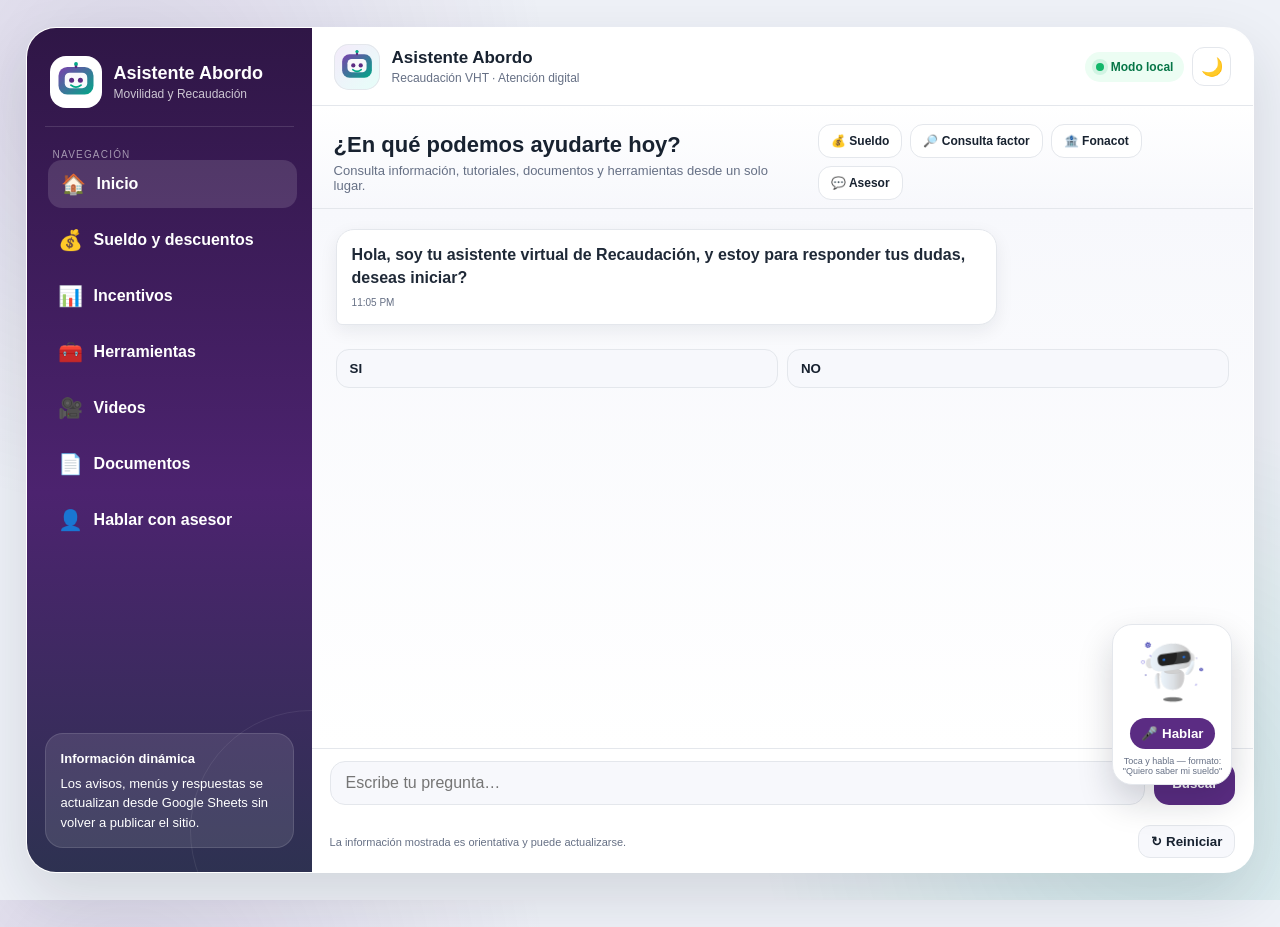
==== commit 9b8fc0c2: "Add files via upload" ====
--- a/index.html
+++ b/index.html
@@ -3,7 +3,7 @@
 <head>
 <meta charset="utf-8" />
 <meta name="viewport" content="width=device-width,initial-scale=1" />
-<title>Chatbot Recaudación - Demo (con Avatar y Voz) - Mejorado</title>
+<title>Asistente Abordo 5.3</title>
 <style>
 :root{
   --primary:#5b2c83; --primary-2:#7c3fad; --accent:#00a987; --danger:#dc3545;
@@ -21,15 +21,15 @@
 .sidebar{background:linear-gradient(180deg,#2f1646 0%,#4c236f 55%,#163d3a 135%);color:#fff;padding:24px 18px;display:flex;flex-direction:column;gap:22px;position:relative;overflow:hidden}
 .sidebar:after{content:"";position:absolute;width:240px;height:240px;border-radius:50%;border:1px solid rgba(255,255,255,.08);right:-120px;bottom:-80px}
 .brand{display:flex;align-items:center;gap:12px;padding:4px 5px 18px;border-bottom:1px solid rgba(255,255,255,.13)}
-.brand-logo{width:52px;height:52px;border-radius:16px;background:#fff;padding:7px;object-fit:contain}.brand-title{font-size:18px;font-weight:800}.brand-subtitle{font-size:12px;opacity:.75;margin-top:3px}
+.brand-logo{width:52px;height:52px;border-radius:16px;background:#fff;padding:6px;display:grid;place-items:center;flex:none}.brand-logo svg{width:100%;height:100%;display:block}.brand-title{font-size:18px;font-weight:800}.brand-subtitle{font-size:12px;opacity:.75;margin-top:3px}
 .side-label{text-transform:uppercase;letter-spacing:.12em;font-size:10px;opacity:.55;margin:0 8px}
 .side-nav{display:grid;gap:8px}.side-btn{display:flex;align-items:center;gap:12px;width:100%;border:0;background:transparent;color:#fff;padding:12px 13px;border-radius:14px;text-align:left;font:inherit;font-weight:650;cursor:pointer;transition:.2s}.side-btn:hover,.side-btn.active{background:rgba(255,255,255,.13);transform:translateX(3px)}.side-btn span:first-child{font-size:20px;width:24px;text-align:center}
 .side-card{margin-top:auto;background:rgba(255,255,255,.1);border:1px solid rgba(255,255,255,.12);padding:15px;border-radius:18px;font-size:13px;line-height:1.5}.side-card strong{display:block;margin-bottom:5px}
-.main-panel{min-width:0;display:flex;flex-direction:column;background:var(--panel)}
+.main-panel{min-width:0;min-height:0;height:100%;display:grid;grid-template-rows:auto auto minmax(0,1fr) auto auto;background:var(--panel);overflow:hidden}
 .header{height:78px;padding:14px 22px;border-bottom:1px solid var(--border);display:flex;align-items:center;justify-content:space-between;background:rgba(255,255,255,.85);backdrop-filter:blur(12px);z-index:5}.dark .header{background:rgba(21,28,42,.88)}
-.header .info{display:flex;align-items:center;gap:12px}.avatar{width:46px;height:46px;border-radius:15px;background:linear-gradient(135deg,#f4eafa,#e6fff9);display:grid;place-items:center;box-shadow:inset 0 0 0 1px var(--border)}.avatar img{width:31px;height:31px;object-fit:contain}.header .title{font-size:17px;font-weight:800}.header .small{font-size:12px;color:var(--muted);margin-top:3px}.header-actions{display:flex;align-items:center;gap:8px}.status-pill{display:flex;align-items:center;gap:7px;padding:8px 11px;border-radius:999px;background:#ecfdf3;color:#067647;font-size:12px;font-weight:750}.status-dot{width:8px;height:8px;border-radius:50%;background:#12b76a;box-shadow:0 0 0 4px rgba(18,183,106,.12)}.icon-btn{border:1px solid var(--border);background:var(--panel);color:var(--text);width:39px;height:39px;border-radius:12px;cursor:pointer;font-size:18px}.mobile-menu{display:none}
+.header .info{display:flex;align-items:center;gap:12px}.avatar{width:46px;height:46px;border-radius:15px;background:linear-gradient(135deg,#f4eafa,#e6fff9);display:grid;place-items:center;box-shadow:inset 0 0 0 1px var(--border)}.avatar img{width:31px;height:31px;object-fit:contain}.avatar svg{width:34px;height:34px;display:block}.header .title{font-size:17px;font-weight:800}.header .small{font-size:12px;color:var(--muted);margin-top:3px}.header-actions{display:flex;align-items:center;gap:8px}.status-pill{display:flex;align-items:center;gap:7px;padding:8px 11px;border-radius:999px;background:#ecfdf3;color:#067647;font-size:12px;font-weight:750}.status-dot{width:8px;height:8px;border-radius:50%;background:#12b76a;box-shadow:0 0 0 4px rgba(18,183,106,.12)}.icon-btn{border:1px solid var(--border);background:var(--panel);color:var(--text);width:39px;height:39px;border-radius:12px;cursor:pointer;font-size:18px}.mobile-menu{display:none}
 .hero{padding:18px 22px 8px;background:linear-gradient(180deg,var(--panel),var(--panel-2));border-bottom:1px solid var(--border)}.hero-inner{display:flex;align-items:center;justify-content:space-between;gap:18px}.hero h2{margin:0;font-size:22px}.hero p{margin:5px 0 0;color:var(--muted);font-size:13px}.quick-actions{display:flex;gap:8px;flex-wrap:wrap}.quick-btn{border:1px solid var(--border);background:var(--panel);color:var(--text);padding:9px 12px;border-radius:13px;cursor:pointer;font-weight:700;font-size:12px}.quick-btn:hover{border-color:var(--primary);color:var(--primary)}
-.chat{flex:1;padding:20px 24px;overflow-y:auto;display:flex;flex-direction:column;gap:12px;scroll-behavior:smooth;background:linear-gradient(180deg,var(--panel-2),var(--panel))}.chat::-webkit-scrollbar{width:8px}.chat::-webkit-scrollbar-thumb{background:#c9c2d2;border-radius:20px}
+.chat{min-height:0;height:100%;max-height:100%;padding:20px 24px 34px;overflow-x:hidden;overflow-y:auto;overscroll-behavior:contain;display:flex;flex-direction:column;gap:12px;scroll-behavior:smooth;scroll-padding-bottom:34px;background:linear-gradient(180deg,var(--panel-2),var(--panel));-webkit-overflow-scrolling:touch}.chat::-webkit-scrollbar{width:8px}.chat::-webkit-scrollbar-thumb{background:#c9c2d2;border-radius:20px}
 .bubble{max-width:min(74%,720px);padding:13px 15px;border-radius:18px;line-height:1.45;box-shadow:0 6px 18px rgba(16,24,40,.07);animation:rise .22s ease;word-wrap:break-word}.bot{align-self:flex-start;background:var(--bot);color:var(--bot-text);border:1px solid var(--border);border-bottom-left-radius:6px}.me{align-self:flex-end;background:linear-gradient(135deg,var(--primary),var(--primary-2));color:var(--me-text);border-bottom-right-radius:6px}.time{display:block;font-size:10px;color:var(--muted);margin-top:7px}.me .time{color:rgba(255,255,255,.72)}
 .options{display:grid;grid-template-columns:repeat(2,minmax(0,1fr));gap:9px;margin-top:12px}.option-btn{border:1px solid var(--border);background:var(--panel-2);color:var(--text);padding:11px 13px;border-radius:13px;cursor:pointer;font-weight:700;text-align:left;transition:.18s}.option-btn:hover{transform:translateY(-1px);border-color:var(--primary);box-shadow:0 7px 18px rgba(91,44,131,.12)}.option-btn.primary{background:var(--primary);color:#fff;border-color:var(--primary)}
 #global-search{display:flex!important;gap:9px!important;padding:12px 18px!important;background:var(--panel)!important;border-top:1px solid var(--border)!important}#global-search input{flex:1!important;border:1px solid var(--border)!important;background:var(--panel-2)!important;color:var(--text)!important;border-radius:15px!important;padding:12px 15px!important}#global-search button{border-radius:15px!important;padding:10px 18px!important;background:var(--primary)!important}
@@ -37,7 +37,7 @@
 #robot-avatar{position:fixed;right:calc(2vw + 22px);bottom:calc(3vh + 88px);z-index:20}.robot-card{width:120px;background:var(--panel);border:1px solid var(--border);border-radius:20px;padding:8px;box-shadow:0 16px 35px rgba(16,24,40,.18);display:flex;flex-direction:column;align-items:center;gap:7px}.robot-face{width:78px;height:78px;border-radius:16px;overflow:hidden}.robot-face img{width:100%;height:100%;object-fit:cover}#mic-btn{border:0;background:var(--primary);color:#fff;padding:8px 11px;border-radius:999px;cursor:pointer;font-weight:750}#mic-btn.listening{background:var(--danger)}#mic-indicator{font-size:9px;text-align:center;color:var(--muted)}
 .lightbox{position:fixed;inset:0;background:rgba(8,12,20,.92);display:none;align-items:center;justify-content:center;z-index:9999}.lightbox iframe{width:min(1100px,92vw);height:84vh;border:0;border-radius:18px;background:#fff}.close-btn{position:absolute;top:22px;right:24px;border:1px solid rgba(255,255,255,.4);background:rgba(255,255,255,.12);color:#fff;padding:10px 15px;border-radius:12px;cursor:pointer}.sheet-notice{border-left:4px solid var(--primary)!important;background:var(--panel-2)!important}.rating-row{align-self:flex-start;color:var(--muted);font-size:12px}.rating-row button{background:var(--panel)!important;color:var(--text)!important;border-color:var(--border)!important}
 @keyframes rise{from{opacity:0;transform:translateY(7px)}to{opacity:1;transform:none}}
-@media(max-width:900px){body{overflow:auto}.app-shell{width:100%;height:100dvh;margin:0;border-radius:0;grid-template-columns:1fr}.sidebar{position:fixed;inset:0 auto 0 0;width:285px;z-index:100;transform:translateX(-105%);transition:.25s;box-shadow:20px 0 45px rgba(0,0,0,.25)}.sidebar.open{transform:none}.mobile-menu{display:inline-grid;place-items:center}.hero-inner{align-items:flex-start}.quick-actions{display:none}#robot-avatar{right:10px;bottom:85px}.status-pill{display:none}}
+@media(max-width:900px){body{overflow:hidden}.app-shell{width:100%;height:100dvh;margin:0;border-radius:0;grid-template-columns:1fr}.sidebar{position:fixed;inset:0 auto 0 0;width:285px;z-index:100;transform:translateX(-105%);transition:.25s;box-shadow:20px 0 45px rgba(0,0,0,.25)}.sidebar.open{transform:none}.mobile-menu{display:inline-grid;place-items:center}.hero-inner{align-items:flex-start}.quick-actions{display:none}#robot-avatar{right:10px;bottom:85px}.status-pill{display:none}}
 @media(max-width:600px){.header{height:68px;padding:10px 12px}.header .avatar{width:40px;height:40px}.header-actions{gap:5px}.hero{padding:14px 14px 7px}.hero h2{font-size:18px}.chat{padding:14px}.bubble{max-width:89%;font-size:14px}.options{grid-template-columns:1fr}.robot-card{width:92px}.robot-face{width:60px;height:60px}#mic-indicator{display:none}#global-search{padding:9px!important}#global-search button{padding:10px 13px!important}.footer{padding:4px 10px 10px}.footer .small{display:none}}
 button:focus-visible,input:focus-visible{outline:3px solid rgba(91,44,131,.25);outline-offset:2px}
 </style>
@@ -67,7 +67,7 @@
 
 <div class="app-shell">
   <aside class="sidebar" id="sidebar">
-    <div class="brand"><img src="./icon-192.png" class="brand-logo" alt="Asistente Abordo"><div><div class="brand-title">Asistente Abordo</div><div class="brand-subtitle">Movilidad y Recaudación</div></div></div>
+    <div class="brand"><span class="brand-logo" aria-hidden="true"><svg viewBox="0 0 64 64" role="img" aria-label="Asistente Abordo" xmlns="http://www.w3.org/2000/svg"><defs><linearGradient id="g" x1="0" y1="0" x2="1" y2="1"><stop stop-color="#7c3fad"/><stop offset="1" stop-color="#00a987"/></linearGradient></defs><rect x="4" y="8" width="56" height="44" rx="14" fill="url(#g)"/><rect x="14" y="17" width="36" height="25" rx="8" fill="white" opacity=".96"/><circle cx="25" cy="29" r="4" fill="#5b2c83"/><circle cx="39" cy="29" r="4" fill="#5b2c83"/><path d="M24 37c5 4 11 4 16 0" fill="none" stroke="#00a987" stroke-width="3" stroke-linecap="round"/><path d="M32 8V3" stroke="#5b2c83" stroke-width="4" stroke-linecap="round"/><circle cx="32" cy="3" r="3" fill="#00a987"/></svg></span><div><div class="brand-title">Asistente Abordo</div><div class="brand-subtitle">Movilidad y Recaudación</div></div></div>
     <div><div class="side-label">Navegación</div><nav class="side-nav">
       <button class="side-btn active" data-jump="menuPrincipal"><span>🏠</span><span>Inicio</span></button>
       <button class="side-btn" data-search="sueldo"><span>💰</span><span>Sueldo y descuentos</span></button>
@@ -83,7 +83,7 @@
     <div class="header">
       <div class="info">
         <button class="icon-btn mobile-menu" id="mobile-menu" aria-label="Abrir menú">☰</button>
-        <div class="avatar" aria-hidden="true"><img src="./icon-192.png" alt=""></div>
+        <div class="avatar" aria-hidden="true"><svg viewBox="0 0 64 64" role="img" aria-label="Asistente Abordo" xmlns="http://www.w3.org/2000/svg"><defs><linearGradient id="g" x1="0" y1="0" x2="1" y2="1"><stop stop-color="#7c3fad"/><stop offset="1" stop-color="#00a987"/></linearGradient></defs><rect x="4" y="8" width="56" height="44" rx="14" fill="url(#g)"/><rect x="14" y="17" width="36" height="25" rx="8" fill="white" opacity=".96"/><circle cx="25" cy="29" r="4" fill="#5b2c83"/><circle cx="39" cy="29" r="4" fill="#5b2c83"/><path d="M24 37c5 4 11 4 16 0" fill="none" stroke="#00a987" stroke-width="3" stroke-linecap="round"/><path d="M32 8V3" stroke="#5b2c83" stroke-width="4" stroke-linecap="round"/><circle cx="32" cy="3" r="3" fill="#00a987"/></svg></div>
         <div><div class="title">Asistente Abordo</div><div class="small">Recaudación VHT · Atención digital</div></div>
       </div>
       <div class="header-actions"><div class="status-pill" id="connection-status"><span class="status-dot"></span><span>Información actualizada</span></div><button class="icon-btn" id="theme-toggle" title="Cambiar tema">🌙</button></div>
@@ -128,11 +128,40 @@
 
 /* chat core */
 const chatEl = document.getElementById('chat');
+let autoScrollLocked = false;
+const keepChatAtBottom = new MutationObserver(() => {
+  if(!autoScrollLocked) scrollEnd();
+});
+keepChatAtBottom.observe(chatEl, {childList:true, subtree:true});
 const restartBtn = document.getElementById('restart');
 
+/* Recuperación visual si una imagen no carga */
+document.querySelectorAll('img').forEach(img => {
+  img.addEventListener('error', () => {
+    if (img.dataset.fallbackApplied) return;
+    img.dataset.fallbackApplied = '1';
+    if (img.id === 'robot-gif') return;
+    img.src = './image-removebg-preview%20(22).png';
+    img.style.objectFit = 'contain';
+  });
+});
+
 function nowTime(){ const d=new Date(); return d.toLocaleTimeString([], {hour:'2-digit',minute:'2-digit'}); }
-function scrollEnd(){ setTimeout(()=> chatEl.scrollTop = chatEl.scrollHeight, 80); }
-
+function scrollEnd(target=null){
+  const move = () => {
+    if(!chatEl) return;
+    chatEl.scrollTop = chatEl.scrollHeight;
+    if(target && target.scrollIntoView){
+      target.scrollIntoView({block:'end', inline:'nearest', behavior:'auto'});
+    }
+  };
+  requestAnimationFrame(() => {
+    move();
+    requestAnimationFrame(move);
+  });
+  setTimeout(move, 80);
+  setTimeout(move, 220);
+}
 /* voice/read flags */
 let lastInputWasVoice = false; // set true when user spoke
 let suppressBotSpeak = false;  // used to avoid double-reading after confirmation
@@ -149,6 +178,7 @@
 
   chatEl.appendChild(wrap);
 
+  let lastInserted = wrap;
   if(options){
     const optDiv = document.createElement('div');
     optDiv.className = 'options';
@@ -164,8 +194,9 @@
       optDiv.appendChild(btn);
     });
     chatEl.appendChild(optDiv);
-  }
-  scrollEnd();
+    lastInserted = optDiv;
+  }
+  scrollEnd(lastInserted);
 
   // speak bot text only when appropriate (user used voice)
   const clean = html.replace(/<[^>]*>/g, '');
@@ -188,7 +219,7 @@
   time.textContent = nowTime();
   wrap.appendChild(time);
   chatEl.appendChild(wrap);
-  scrollEnd();
+  scrollEnd(wrap);
 }
 
 /* Control centralizado de opciones: funciona también con contenido dinámico */
@@ -532,6 +563,7 @@
       });
     }
     addBotBubble(html, [{label:'REGRESAR', next:'__REGRESAR__', primary:true}]);
+    scrollEnd();
   }
 }
 
@@ -781,5 +813,18 @@
   <script src="./api-config.js"></script>
   <script src="./api-integration.js"></script>
   <script>if("serviceWorker" in navigator){window.addEventListener("load",()=>navigator.serviceWorker.register("./sw.js").catch(()=>{}));}</script>
+
+<script>
+document.addEventListener('error',function(e){
+  const img=e.target;
+  if(!(img instanceof HTMLImageElement) || img.id==='robot-gif') return;
+  const box=document.createElement('div');
+  box.className=img.className||'';
+  box.setAttribute('aria-label',img.alt||'Recurso visual');
+  box.style.cssText='display:grid;place-items:center;min-width:44px;min-height:44px;border-radius:12px;background:linear-gradient(135deg,#7c3fad,#00a987);color:white;font-size:24px;font-weight:800';
+  box.textContent='🤖';
+  img.replaceWith(box);
+},true);
+</script>
 </body>
 </html>
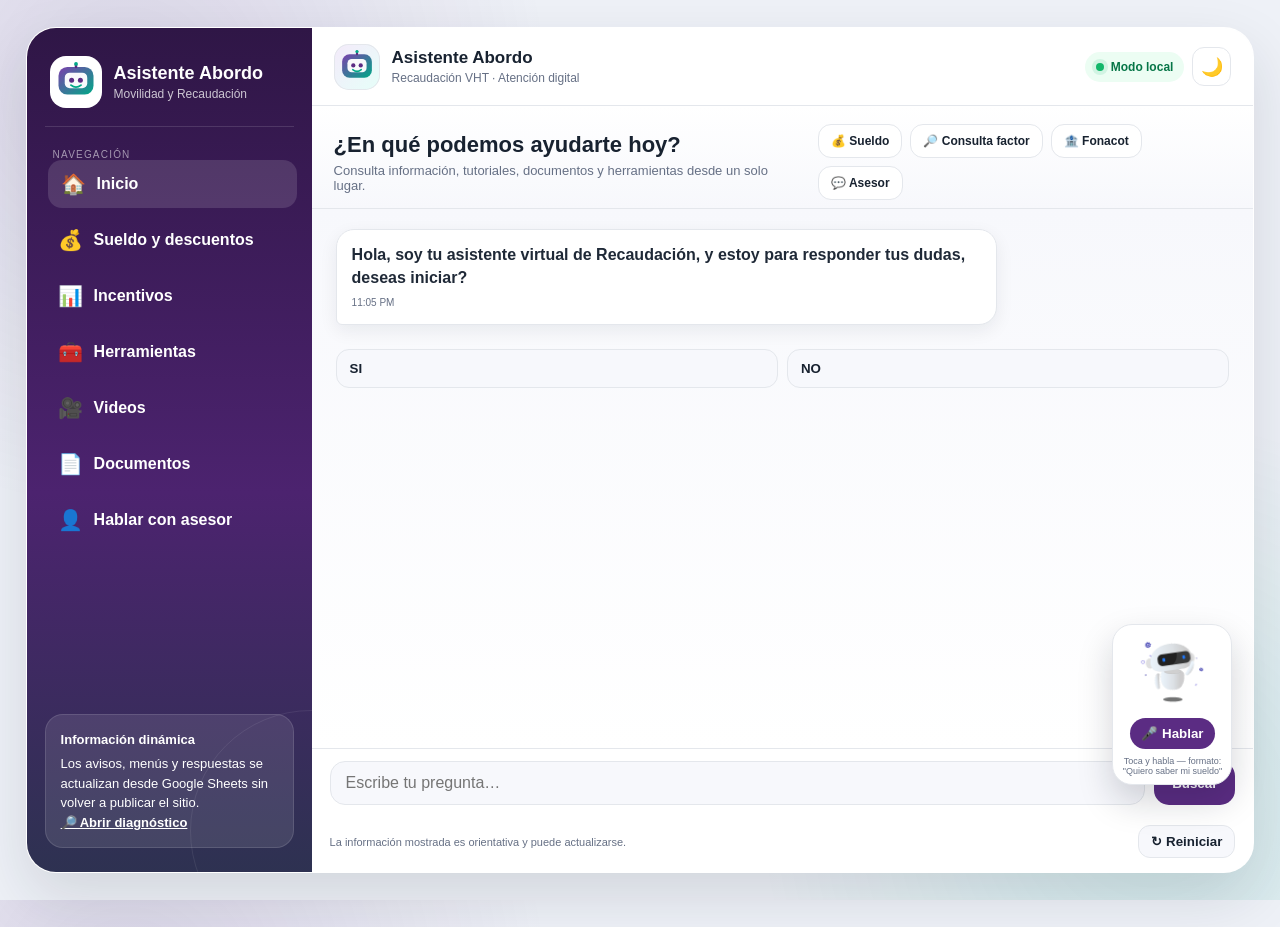
==== commit 379c4b45: "Add files via upload" ====
--- a/index.html
+++ b/index.html
@@ -3,7 +3,7 @@
 <head>
 <meta charset="utf-8" />
 <meta name="viewport" content="width=device-width,initial-scale=1" />
-<title>Asistente Abordo 5.3</title>
+<title>Asistente Abordo 6.0</title>
 <style>
 :root{
   --primary:#5b2c83; --primary-2:#7c3fad; --accent:#00a987; --danger:#dc3545;
@@ -70,14 +70,14 @@
     <div class="brand"><span class="brand-logo" aria-hidden="true"><svg viewBox="0 0 64 64" role="img" aria-label="Asistente Abordo" xmlns="http://www.w3.org/2000/svg"><defs><linearGradient id="g" x1="0" y1="0" x2="1" y2="1"><stop stop-color="#7c3fad"/><stop offset="1" stop-color="#00a987"/></linearGradient></defs><rect x="4" y="8" width="56" height="44" rx="14" fill="url(#g)"/><rect x="14" y="17" width="36" height="25" rx="8" fill="white" opacity=".96"/><circle cx="25" cy="29" r="4" fill="#5b2c83"/><circle cx="39" cy="29" r="4" fill="#5b2c83"/><path d="M24 37c5 4 11 4 16 0" fill="none" stroke="#00a987" stroke-width="3" stroke-linecap="round"/><path d="M32 8V3" stroke="#5b2c83" stroke-width="4" stroke-linecap="round"/><circle cx="32" cy="3" r="3" fill="#00a987"/></svg></span><div><div class="brand-title">Asistente Abordo</div><div class="brand-subtitle">Movilidad y Recaudación</div></div></div>
     <div><div class="side-label">Navegación</div><nav class="side-nav">
       <button class="side-btn active" data-jump="menuPrincipal"><span>🏠</span><span>Inicio</span></button>
-      <button class="side-btn" data-search="sueldo"><span>💰</span><span>Sueldo y descuentos</span></button>
-      <button class="side-btn" data-search="incentivos"><span>📊</span><span>Incentivos</span></button>
-      <button class="side-btn" data-search="herramientas"><span>🧰</span><span>Herramientas</span></button>
-      <button class="side-btn" data-search="videos"><span>🎥</span><span>Videos</span></button>
-      <button class="side-btn" data-search="documentos"><span>📄</span><span>Documentos</span></button>
-      <button class="side-btn" data-search="asesor"><span>👤</span><span>Hablar con asesor</span></button>
+      <button class="side-btn" data-jump="sueldo_menu"><span>💰</span><span>Sueldo y descuentos</span></button>
+      <button class="side-btn" data-jump="incentivos_marca"><span>📊</span><span>Incentivos</span></button>
+      <button class="side-btn" data-jump="proceso_cova"><span>🧰</span><span>Herramientas</span></button>
+      <button class="side-btn" data-jump="videos_hub"><span>🎥</span><span>Videos</span></button>
+      <button class="side-btn" data-jump="documentos_hub"><span>📄</span><span>Documentos</span></button>
+      <button class="side-btn" data-jump="hablar_asesor"><span>👤</span><span>Hablar con asesor</span></button>
     </nav></div>
-    <div class="side-card"><strong>Información dinámica</strong>Los avisos, menús y respuestas se actualizan desde Google Sheets sin volver a publicar el sitio.</div>
+    <div class="side-card"><strong>Información dinámica</strong>Los avisos, menús y respuestas se actualizan desde Google Sheets sin volver a publicar el sitio.<br><a href="./diagnostico.html" target="_blank" rel="noopener" style="color:#fff;font-weight:700">🔎 Abrir diagnóstico</a></div>
   </aside>
   <main class="main-panel">
     <div class="header">
@@ -88,7 +88,7 @@
       </div>
       <div class="header-actions"><div class="status-pill" id="connection-status"><span class="status-dot"></span><span>Información actualizada</span></div><button class="icon-btn" id="theme-toggle" title="Cambiar tema">🌙</button></div>
     </div>
-    <section class="hero"><div class="hero-inner"><div><h2>¿En qué podemos ayudarte hoy?</h2><p>Consulta información, tutoriales, documentos y herramientas desde un solo lugar.</p></div><div class="quick-actions"><button class="quick-btn" data-search="sueldo">💰 Sueldo</button><button class="quick-btn" data-search="factor">🔎 Consulta factor</button><button class="quick-btn" data-search="fonacot">🏦 Fonacot</button><button class="quick-btn" data-search="asesor">💬 Asesor</button></div></div></section>
+    <section class="hero"><div class="hero-inner"><div><h2>¿En qué podemos ayudarte hoy?</h2><p>Consulta información, tutoriales, documentos y herramientas desde un solo lugar.</p></div><div class="quick-actions"><button class="quick-btn" data-jump="sueldo_menu">💰 Sueldo</button><button class="quick-btn" data-jump="factor_pasajero">🔎 Consulta factor</button><button class="quick-btn" data-jump="fonacot">🏦 Fonacot</button><button class="quick-btn" data-jump="hablar_asesor">💬 Asesor</button></div></div></section>
     <div id="chat" class="chat" aria-live="polite"></div>
 
   <div class="footer">
@@ -518,6 +518,27 @@
   req_fonacot:{ type:'message', id:'accidente_siiab', text:' Accede al siguiente enlace para conocer todos los requisitos que necesitas cumplir para obtener tu crédito FONACOT y descubre lo sencillo que es agendar tu cita de manera rápida y segura:', attachments:[{type:'link', title:'💲 💰 REQUISITOS FONACOT', url:'./REQFONACOT.pdf'}]},
   constancia_percepciones:{ type:'message', id:'constancia_percepciones', text:'Acude al área de Relaciones industriales de RH para que puedan extenderte dicho documento.'},
 
+
+  videos_hub:{
+    type:'question', id:'videos_hub', prompt:'TUTORIALES EN VIDEO',
+    options:[
+      {id:'VIDEO_SUELDO_ADO',label:'Cálculo de sueldo ADO',next:'calculo_sueldo_ADO'},
+      {id:'VIDEO_SUELDO_TRT',label:'Cálculo de sueldo TRT / SUR',next:'calculo_sueldo_TRT'},
+      {id:'VIDEO_SUELDO_VOLKBUS',label:'Cálculo de sueldo VOLKBUS',next:'calculo_sueldo_VOLKBUS'},
+      {id:'VIDEO_INFONAVIT',label:'Aviso de retención Infonavit',next:'aviso_infonavit'},
+      {id:'REGRESAR',label:'REGRESAR',next:'menuPrincipal'}
+    ]
+  },
+  documentos_hub:{
+    type:'question', id:'documentos_hub', prompt:'DOCUMENTOS DISPONIBLES',
+    options:[
+      {id:'DOC_CAMINO',label:'Contigo en el camino',next:'accidente_siiab'},
+      {id:'DOC_INFONAVIT',label:'Requisitos Infonavit',next:'req_infonavit'},
+      {id:'DOC_FONACOT',label:'Requisitos Fonacot',next:'req_fonacot'},
+      {id:'REGRESAR',label:'REGRESAR',next:'menuPrincipal'}
+    ]
+  },
+
 }; // end nodes
 window.nodes = nodes;
 
@@ -537,8 +558,16 @@
   currentNode = nodeId;
 
   if(node.type === 'question'){
-    addBotBubble(`<strong>${escapeHtml(node.prompt)}</strong>`,
-      node.options.map(o=>({label:o.label, next:o.next, primary:false})));
+    const available=(node.options||[]).filter(o=>['REGRESAR','__REGRESAR__'].includes(o.next) || !!nodes[o.next]);
+    const actionable=available.filter(o=>!['REGRESAR','__REGRESAR__'].includes(o.next));
+    if(!actionable.length){
+      addBotBubble(`<strong>${escapeHtml(node.prompt)}</strong><br><br>Esta sección aún no tiene información asociada. Puedes regresar o consultar otra categoría.`,[
+        {label:'REGRESAR',next:'__REGRESAR__',primary:true},
+        {label:'IR AL INICIO',next:'menuPrincipal',primary:false}
+      ]);
+      return;
+    }
+    addBotBubble(`<strong>${escapeHtml(node.prompt)}</strong>`, available.map(o=>({label:o.label, next:o.next, primary:false})));
   } else if(node.type === 'message'){
     let html = `<div>${escapeHtml(node.text).replace(/\n/g,'<br>')}</div>`;
     if(node.attachments && node.attachments.length){
@@ -593,6 +622,25 @@
   scrollEnd();
 }
 
+
+function validateNodes(showMessage=false){
+  const errors=[]; const warnings=[];
+  Object.entries(nodes).forEach(([id,node])=>{
+    if(!node || !node.type){ errors.push(`${id}: nodo inválido`); return; }
+    if(node.type==='question'){
+      const actionable=(node.options||[]).filter(o=>o.next && !['REGRESAR','__REGRESAR__'].includes(o.next));
+      if(!actionable.length) warnings.push(`${id}: menú sin contenido`);
+      (node.options||[]).forEach(o=>{
+        if(o.next && !['REGRESAR','__REGRESAR__'].includes(o.next) && !nodes[o.next]) errors.push(`${id} → ${o.next}: destino inexistente`);
+      });
+    }
+  });
+  window.CHATBOOT_DIAGNOSTIC={errors,warnings,total:Object.keys(nodes).length};
+  if(showMessage){ addBotBubble(errors.length ? `Se encontraron ${errors.length} errores de navegación.` : `Validación correcta: ${Object.keys(nodes).length} nodos disponibles.`); }
+  return window.CHATBOOT_DIAGNOSTIC;
+}
+validateNodes(false);
+
 /* API pública para la integración con Google Sheets */
 window.nodes = nodes;
 window.presentNode = presentNode;
@@ -604,6 +652,7 @@
 window.openPdf = openPdf;
 window.closeLightbox = closeLightbox;
 window.escapeHtml = escapeHtml;
+window.validateNodes = validateNodes;
 
 start();
 restartBtn.addEventListener('click', ()=> start());
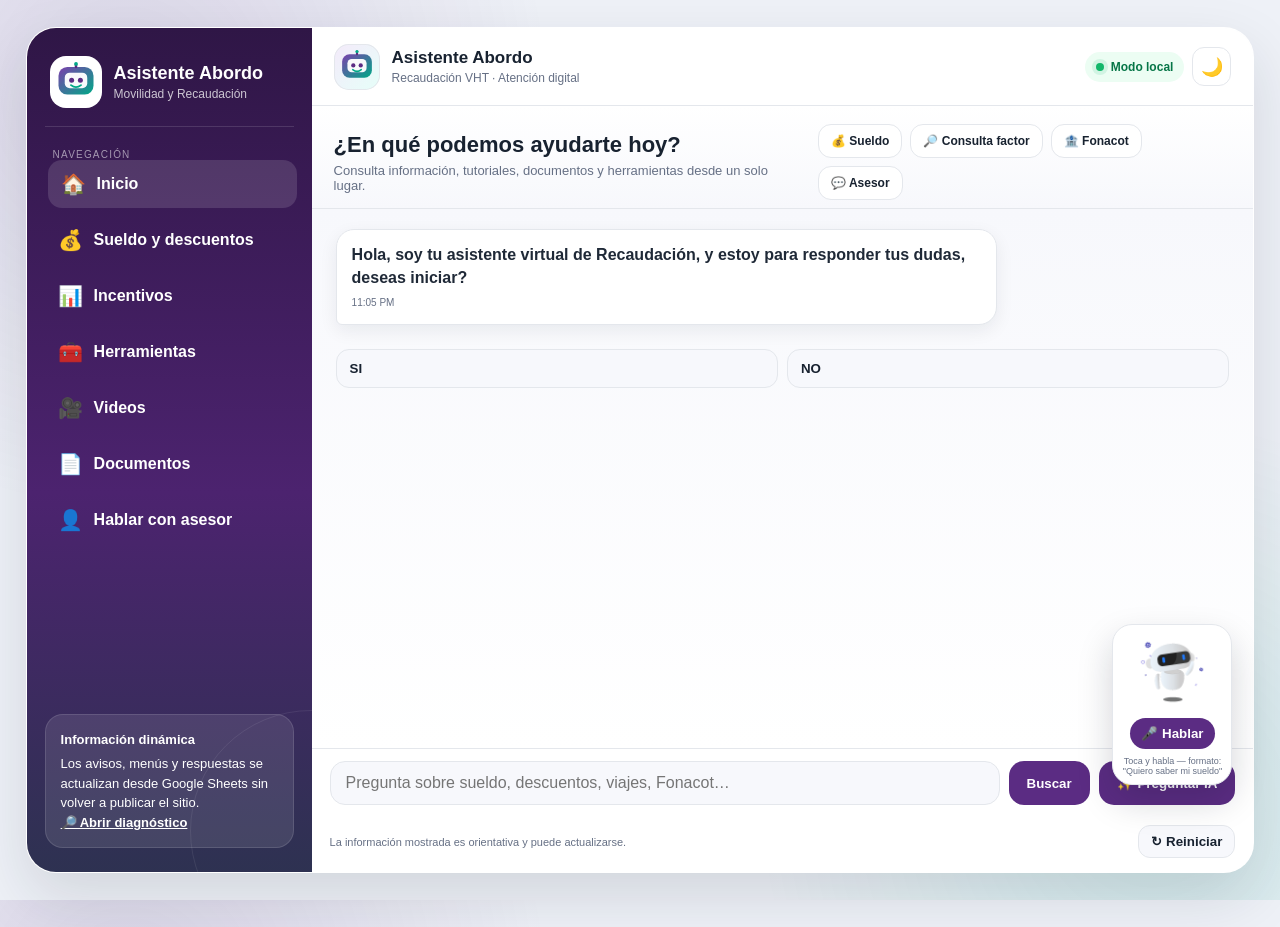
==== commit 7734f06e: "Add files via upload" ====
--- a/index.html
+++ b/index.html
@@ -875,5 +875,15 @@
   img.replaceWith(box);
 },true);
 </script>
+
+<style>
+.ai-search-btn{background:linear-gradient(135deg,#6d28d9,#9333ea)!important;white-space:nowrap}
+.ai-badge{display:inline-flex;padding:5px 9px;border-radius:999px;background:#f1e8ff;color:#5b2188;font-size:12px;font-weight:800;margin-bottom:8px}
+.ai-sources{margin-top:12px;padding-top:10px;border-top:1px solid var(--border,#ddd);display:flex;gap:7px;flex-wrap:wrap}
+.ai-source{border:1px solid #ccb5e6;background:#fff;color:#51206e;border-radius:14px;padding:7px 10px;cursor:pointer;text-align:left}
+.ai-thinking{min-width:150px}.typing-dots{display:flex;gap:5px;margin-top:8px}.typing-dots i{width:7px;height:7px;border-radius:50%;background:#71349a;animation:aiDot 1.1s infinite}.typing-dots i:nth-child(2){animation-delay:.18s}.typing-dots i:nth-child(3){animation-delay:.36s}@keyframes aiDot{0%,70%,100%{opacity:.25;transform:translateY(0)}35%{opacity:1;transform:translateY(-4px)}}
+@media(max-width:700px){#global-search{flex-wrap:wrap!important}#global-search input{flex-basis:100%!important}.ai-search-btn,#global-search-btn{flex:1}}
+</style>
+<script src="./ai-assistant.js?v=7.0"></script>
 </body>
 </html>
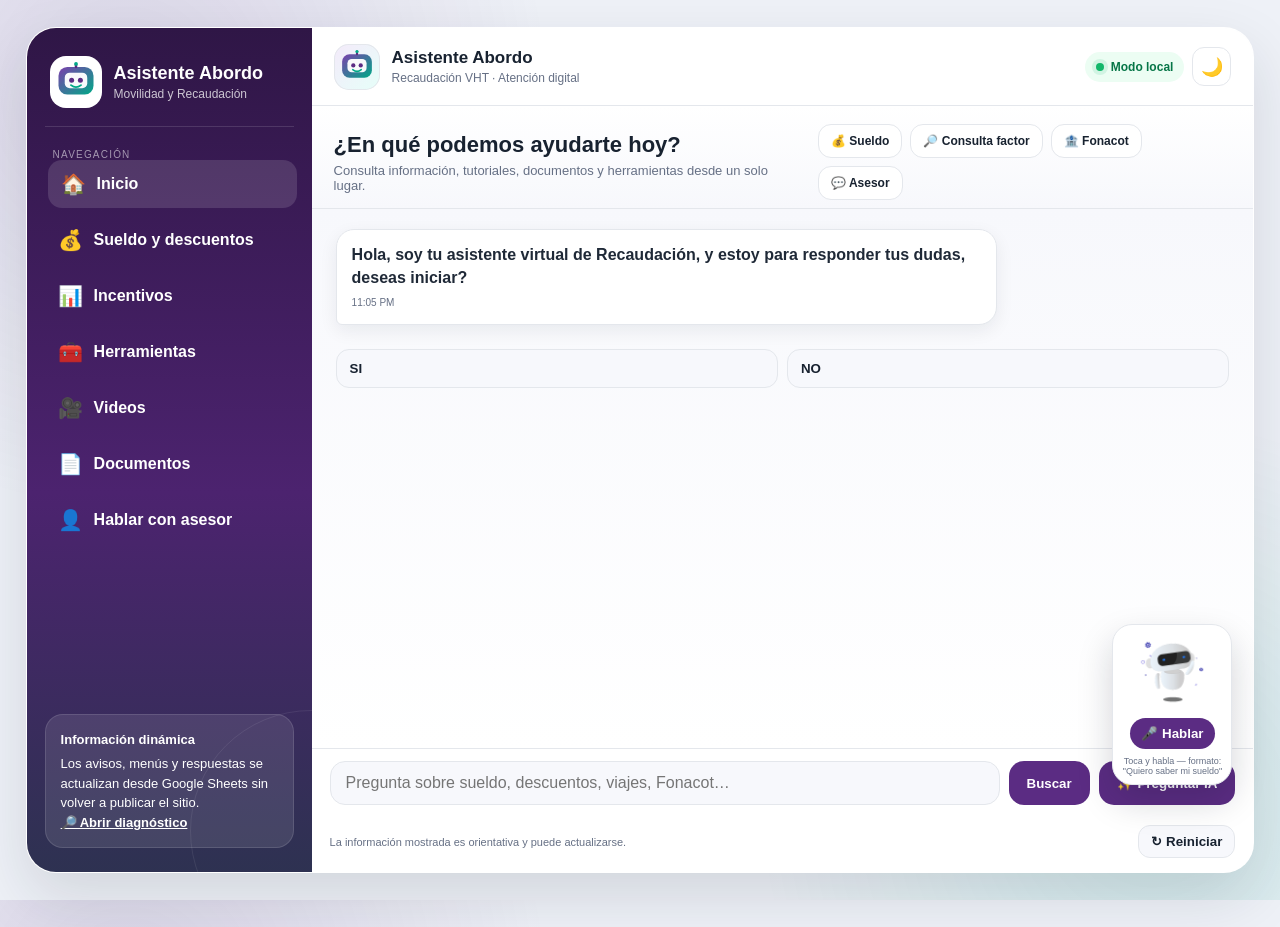
==== commit 510a61d5: "Add files via upload" ====
--- a/index.html
+++ b/index.html
@@ -885,5 +885,6 @@
 @media(max-width:700px){#global-search{flex-wrap:wrap!important}#global-search input{flex-basis:100%!important}.ai-search-btn,#global-search-btn{flex:1}}
 </style>
 <script src="./ai-assistant.js?v=7.0"></script>
+<script src="./experience-upgrades.js?v=8.0"></script>
 </body>
 </html>
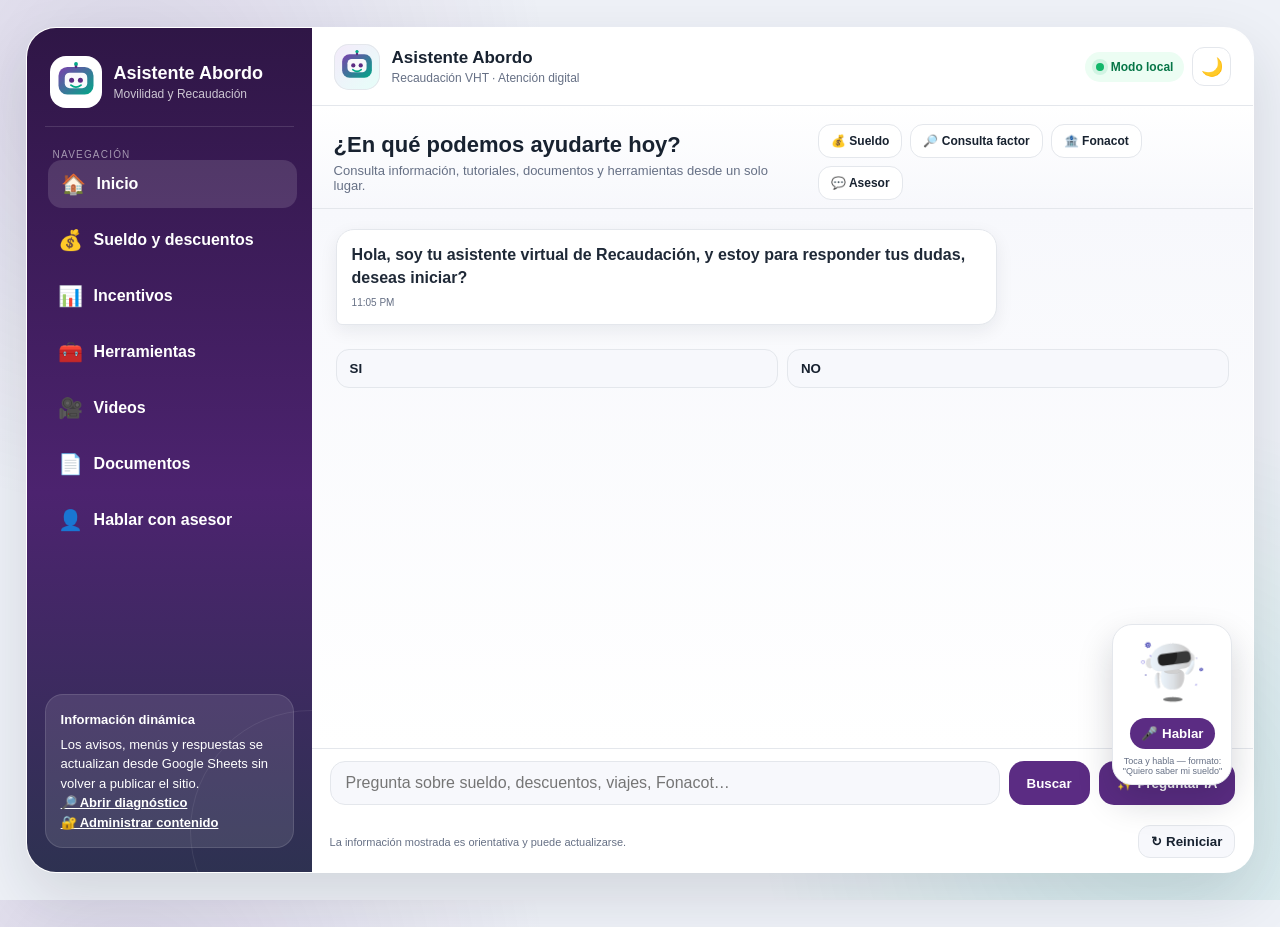
==== commit 1a12cb63: "Add files via upload" ====
--- a/index.html
+++ b/index.html
@@ -77,7 +77,7 @@
       <button class="side-btn" data-jump="documentos_hub"><span>📄</span><span>Documentos</span></button>
       <button class="side-btn" data-jump="hablar_asesor"><span>👤</span><span>Hablar con asesor</span></button>
     </nav></div>
-    <div class="side-card"><strong>Información dinámica</strong>Los avisos, menús y respuestas se actualizan desde Google Sheets sin volver a publicar el sitio.<br><a href="./diagnostico.html" target="_blank" rel="noopener" style="color:#fff;font-weight:700">🔎 Abrir diagnóstico</a></div>
+    <div class="side-card"><strong>Información dinámica</strong>Los avisos, menús y respuestas se actualizan desde Google Sheets sin volver a publicar el sitio.<br><a href="./diagnostico.html" target="_blank" rel="noopener" style="color:#fff;font-weight:700">🔎 Abrir diagnóstico</a><br><a href="./admin.html" style="color:#fff;font-weight:700">🔐 Administrar contenido</a></div>
   </aside>
   <main class="main-panel">
     <div class="header">
@@ -884,7 +884,7 @@
 .ai-thinking{min-width:150px}.typing-dots{display:flex;gap:5px;margin-top:8px}.typing-dots i{width:7px;height:7px;border-radius:50%;background:#71349a;animation:aiDot 1.1s infinite}.typing-dots i:nth-child(2){animation-delay:.18s}.typing-dots i:nth-child(3){animation-delay:.36s}@keyframes aiDot{0%,70%,100%{opacity:.25;transform:translateY(0)}35%{opacity:1;transform:translateY(-4px)}}
 @media(max-width:700px){#global-search{flex-wrap:wrap!important}#global-search input{flex-basis:100%!important}.ai-search-btn,#global-search-btn{flex:1}}
 </style>
-<script src="./ai-assistant.js?v=7.0"></script>
-<script src="./experience-upgrades.js?v=8.0"></script>
+<script src="./ai-assistant.js?v=9.0"></script>
+<script src="./experience-upgrades.js?v=9.0"></script>
 </body>
 </html>
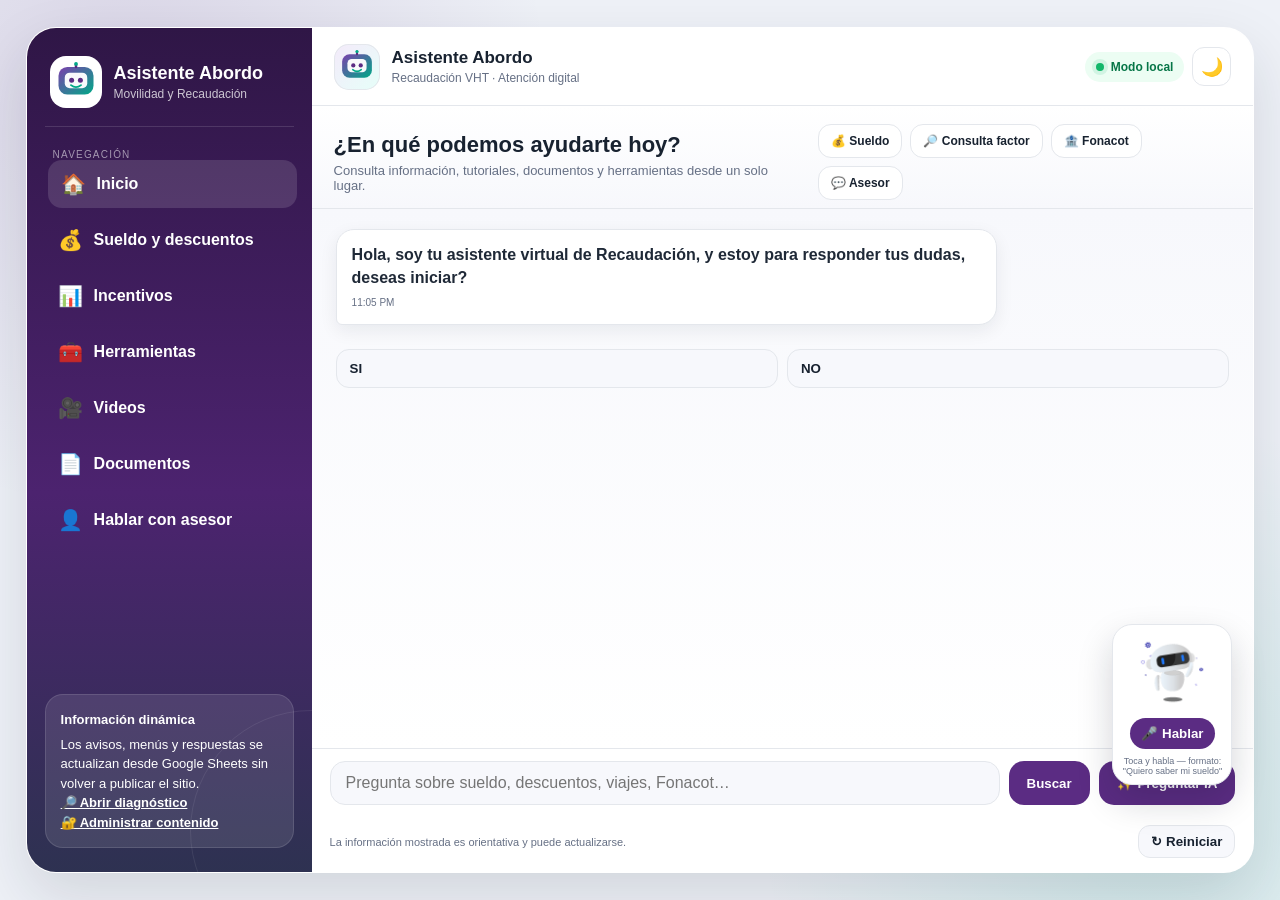
==== commit 540b880e: "Add files via upload" ====
--- a/index.html
+++ b/index.html
@@ -2,8 +2,8 @@
 <html lang="es">
 <head>
 <meta charset="utf-8" />
-<meta name="viewport" content="width=device-width,initial-scale=1" />
-<title>Asistente Abordo 6.0</title>
+<meta name="viewport" content="width=device-width, initial-scale=1, viewport-fit=cover, maximum-scale=1" />
+<title>Asistente Abordo 9.1 · Mobile</title>
 <style>
 :root{
   --primary:#5b2c83; --primary-2:#7c3fad; --accent:#00a987; --danger:#dc3545;
@@ -40,6 +40,50 @@
 @media(max-width:900px){body{overflow:hidden}.app-shell{width:100%;height:100dvh;margin:0;border-radius:0;grid-template-columns:1fr}.sidebar{position:fixed;inset:0 auto 0 0;width:285px;z-index:100;transform:translateX(-105%);transition:.25s;box-shadow:20px 0 45px rgba(0,0,0,.25)}.sidebar.open{transform:none}.mobile-menu{display:inline-grid;place-items:center}.hero-inner{align-items:flex-start}.quick-actions{display:none}#robot-avatar{right:10px;bottom:85px}.status-pill{display:none}}
 @media(max-width:600px){.header{height:68px;padding:10px 12px}.header .avatar{width:40px;height:40px}.header-actions{gap:5px}.hero{padding:14px 14px 7px}.hero h2{font-size:18px}.chat{padding:14px}.bubble{max-width:89%;font-size:14px}.options{grid-template-columns:1fr}.robot-card{width:92px}.robot-face{width:60px;height:60px}#mic-indicator{display:none}#global-search{padding:9px!important}#global-search button{padding:10px 13px!important}.footer{padding:4px 10px 10px}.footer .small{display:none}}
 button:focus-visible,input:focus-visible{outline:3px solid rgba(91,44,131,.25);outline-offset:2px}
+
+/* === Adaptación móvil 9.1 === */
+:root{--app-height:100dvh}
+html{width:100%;height:100%;overflow:hidden;-webkit-text-size-adjust:100%;text-size-adjust:100%}
+body{width:100%;height:var(--app-height);min-height:100svh;overflow:hidden;overscroll-behavior:none;padding:0;margin:0}
+img,video,iframe,svg{max-width:100%}
+button,input,textarea,select{min-width:0}
+@media(max-width:900px){
+  .app-shell{position:fixed;inset:0;width:100%;max-width:none;height:var(--app-height);min-height:100svh;max-height:none;margin:0;border:0;border-radius:0;grid-template-columns:minmax(0,1fr);overflow:hidden}
+  .main-panel{width:100%;height:100%;min-height:0;grid-template-rows:auto auto minmax(0,1fr) auto auto;overflow:hidden}
+  .header{padding-top:max(10px,env(safe-area-inset-top));height:auto;min-height:68px;flex:none}
+  .hero{flex:none}
+  .chat{width:100%;min-height:0;height:auto;overflow-y:auto;overflow-x:hidden;padding-bottom:calc(24px + env(safe-area-inset-bottom));touch-action:pan-y;scrollbar-width:thin}
+  #global-search{flex:none;padding-bottom:calc(10px + env(safe-area-inset-bottom))!important}
+  .footer{flex:none;padding-bottom:calc(8px + env(safe-area-inset-bottom))}
+  .sidebar{padding-top:calc(20px + env(safe-area-inset-top));padding-bottom:calc(18px + env(safe-area-inset-bottom));max-width:86vw;overflow-y:auto}
+  .lightbox{padding:calc(52px + env(safe-area-inset-top)) 8px calc(10px + env(safe-area-inset-bottom));align-items:stretch}
+  .lightbox iframe{width:100%;height:100%;border-radius:12px}
+  .close-btn{top:calc(8px + env(safe-area-inset-top));right:10px}
+}
+@media(max-width:600px){
+  .header .title{font-size:15px}.header .small{font-size:11px}
+  .hero{padding:10px 12px 6px}.hero h2{font-size:17px;line-height:1.2}.hero p{font-size:12px;line-height:1.35}
+  .chat{padding:12px 10px 20px;gap:9px}
+  .bubble{max-width:94%;font-size:14px;padding:11px 12px;border-radius:16px}
+  .options{width:100%;grid-template-columns:1fr;gap:7px;margin-top:8px}
+  .option-btn{width:100%;padding:12px;min-height:46px;font-size:14px;overflow-wrap:anywhere}
+  #global-search{display:grid!important;grid-template-columns:minmax(0,1fr) auto auto;gap:7px!important;padding:8px 9px!important}
+  #global-search input{grid-column:1/-1;width:100%;font-size:16px!important;padding:11px 12px!important}
+  #global-search button{min-height:42px;padding:9px 11px!important;font-size:12px;white-space:nowrap}
+  #robot-avatar{right:8px;bottom:calc(126px + env(safe-area-inset-bottom));pointer-events:none}
+  .robot-card{width:66px;padding:5px;border-radius:16px;opacity:.94;pointer-events:auto}.robot-face{width:48px;height:48px}.robot-card #mic-btn{font-size:0;width:38px;height:38px;padding:0}.robot-card #mic-btn::after{content:'🎤';font-size:17px}.robot-card #mic-indicator{display:none}
+  .footer{padding:3px 8px calc(6px + env(safe-area-inset-bottom))}.restart{padding:7px 10px;font-size:12px}
+}
+@media(max-width:380px){
+  .header{padding-left:8px;padding-right:8px}.header .info{gap:7px}.header .avatar{width:36px;height:36px}.header .title{font-size:14px}.header .small{display:none}
+  .hero h2{font-size:15px}.hero p{display:none}.icon-btn{width:36px;height:36px}
+  #global-search button{font-size:11px;padding:8px!important}
+}
+@media(orientation:landscape) and (max-height:520px){
+  .hero{display:none}.header{min-height:56px;padding-top:max(6px,env(safe-area-inset-top));padding-bottom:6px}
+  #robot-avatar{display:none}.chat{padding-top:8px;padding-bottom:12px}
+}
+
 </style>
   <link rel="manifest" href="./manifest.webmanifest">
   <meta name="theme-color" content="#5B2C83">
@@ -884,7 +928,30 @@
 .ai-thinking{min-width:150px}.typing-dots{display:flex;gap:5px;margin-top:8px}.typing-dots i{width:7px;height:7px;border-radius:50%;background:#71349a;animation:aiDot 1.1s infinite}.typing-dots i:nth-child(2){animation-delay:.18s}.typing-dots i:nth-child(3){animation-delay:.36s}@keyframes aiDot{0%,70%,100%{opacity:.25;transform:translateY(0)}35%{opacity:1;transform:translateY(-4px)}}
 @media(max-width:700px){#global-search{flex-wrap:wrap!important}#global-search input{flex-basis:100%!important}.ai-search-btn,#global-search-btn{flex:1}}
 </style>
-<script src="./ai-assistant.js?v=9.0"></script>
-<script src="./experience-upgrades.js?v=9.0"></script>
+<script src="./ai-assistant.js?v=9.1"></script>
+<script src="./experience-upgrades.js?v=9.1"></script>
+
+<script>
+/* Altura móvil estable: corrige la barra del navegador y el teclado virtual */
+(function(){
+  const setHeight=()=>{
+    const h=(window.visualViewport&&window.visualViewport.height)||window.innerHeight;
+    document.documentElement.style.setProperty('--app-height',Math.round(h)+'px');
+    const chat=document.getElementById('chat');
+    if(chat) requestAnimationFrame(()=>{chat.scrollTop=chat.scrollHeight;});
+  };
+  setHeight();
+  window.addEventListener('resize',setHeight,{passive:true});
+  window.addEventListener('orientationchange',()=>setTimeout(setHeight,120),{passive:true});
+  if(window.visualViewport){
+    window.visualViewport.addEventListener('resize',setHeight,{passive:true});
+    window.visualViewport.addEventListener('scroll',setHeight,{passive:true});
+  }
+  document.addEventListener('focusin',e=>{
+    if(e.target.matches('input,textarea,select')) setTimeout(()=>{setHeight();e.target.scrollIntoView({block:'nearest'});},180);
+  });
+})();
+</script>
+
 </body>
 </html>
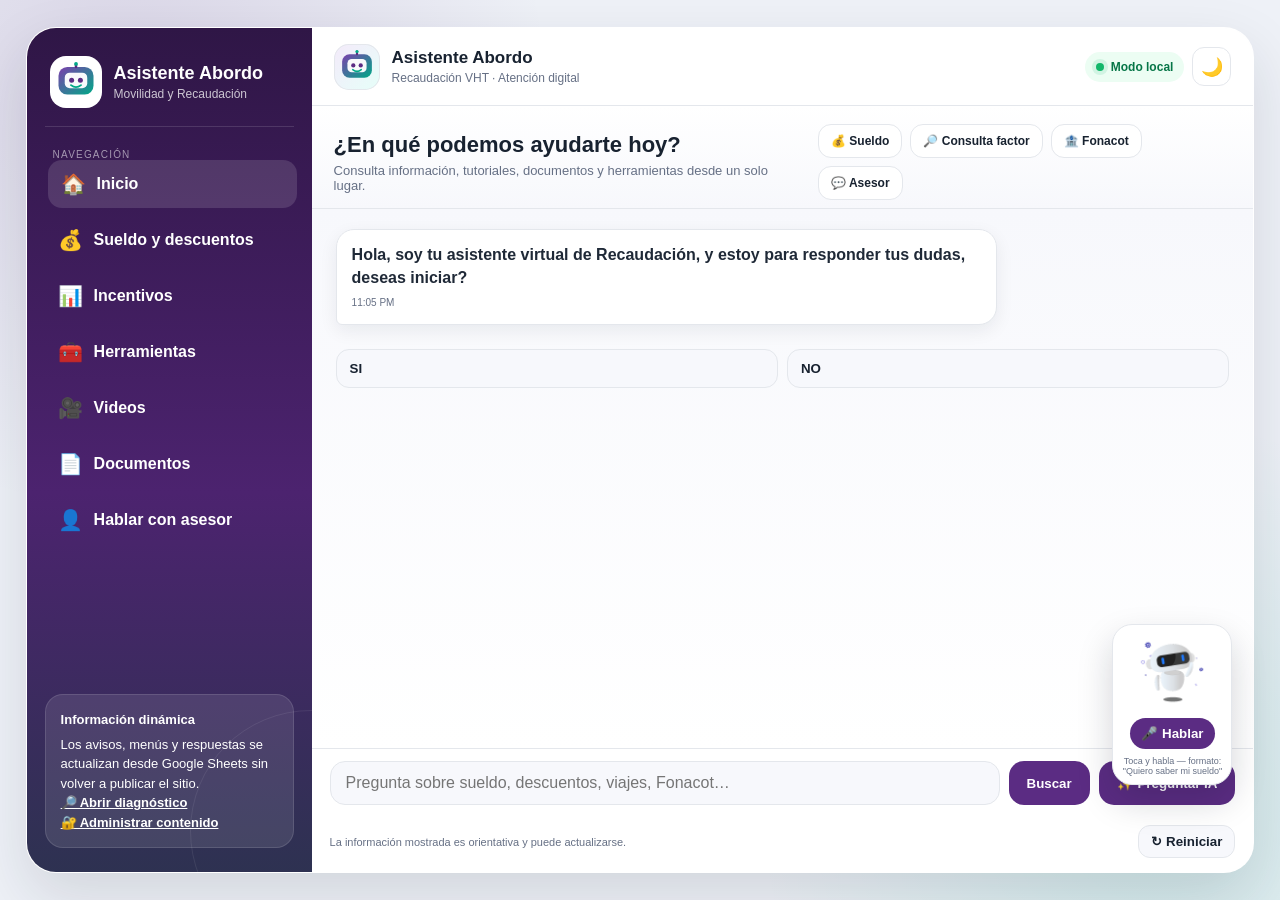
==== commit e4dccdd7: "Add files via upload" ====
--- a/index.html
+++ b/index.html
@@ -3,7 +3,16 @@
 <head>
 <meta charset="utf-8" />
 <meta name="viewport" content="width=device-width, initial-scale=1, viewport-fit=cover, maximum-scale=1" />
-<title>Asistente Abordo 9.1 · Mobile</title>
+<title>Asistente Abordo 9.2 · Mobile real</title>
+<script>
+(function(){
+  var ua=navigator.userAgent||"";
+  var touch=(navigator.maxTouchPoints||0)>0 || window.matchMedia('(pointer:coarse)').matches;
+  var smallScreen=Math.min(screen.width||9999,screen.height||9999)<=900;
+  var mobileUA=/Android|iPhone|iPad|iPod|Mobile|IEMobile|Opera Mini/i.test(ua);
+  if(mobileUA || (touch && smallScreen)){document.documentElement.classList.add('force-mobile');}
+})();
+</script>
 <style>
 :root{
   --primary:#5b2c83; --primary-2:#7c3fad; --accent:#00a987; --danger:#dc3545;
@@ -84,11 +93,79 @@
   #robot-avatar{display:none}.chat{padding-top:8px;padding-bottom:12px}
 }
 
+
+/* === Mobile real 9.2: se activa por dispositivo, no solo por viewport === */
+html.force-mobile,html.force-mobile body{width:100%!important;height:100%!important;min-height:100%!important;overflow:hidden!important}
+html.force-mobile body{background:var(--panel)!important}
+html.force-mobile .app-shell{
+  position:fixed!important;inset:0!important;width:100%!important;max-width:none!important;
+  height:var(--app-height,100dvh)!important;min-height:100svh!important;max-height:none!important;
+  margin:0!important;border:0!important;border-radius:0!important;display:block!important;overflow:hidden!important;
+}
+html.force-mobile .main-panel{
+  position:absolute!important;inset:0!important;width:100%!important;height:100%!important;min-width:0!important;min-height:0!important;
+  display:grid!important;grid-template-rows:auto auto minmax(0,1fr) auto auto!important;overflow:hidden!important;
+}
+html.force-mobile .sidebar{
+  position:fixed!important;z-index:1002!important;inset:0 auto 0 0!important;width:min(82vw,320px)!important;max-width:320px!important;
+  transform:translateX(-108%)!important;transition:transform .25s ease!important;overflow-y:auto!important;
+  padding-top:calc(18px + env(safe-area-inset-top))!important;padding-bottom:calc(18px + env(safe-area-inset-bottom))!important;
+  box-shadow:22px 0 55px rgba(0,0,0,.38)!important;
+}
+html.force-mobile .sidebar.open{transform:translateX(0)!important}
+html.force-mobile .mobile-menu{display:inline-grid!important;place-items:center!important}
+html.force-mobile .header{
+  min-height:64px!important;height:auto!important;padding:calc(8px + env(safe-area-inset-top)) 10px 8px!important;
+}
+html.force-mobile .header .info{gap:8px!important;min-width:0!important}
+html.force-mobile .header .avatar{width:38px!important;height:38px!important;border-radius:12px!important;flex:0 0 auto!important}
+html.force-mobile .header .title{font-size:14px!important;white-space:nowrap!important}
+html.force-mobile .header .small{font-size:10px!important;white-space:nowrap!important;overflow:hidden!important;text-overflow:ellipsis!important;max-width:180px!important}
+html.force-mobile .status-pill{display:none!important}
+html.force-mobile .hero{padding:10px 11px 8px!important}
+html.force-mobile .hero-inner{display:block!important}
+html.force-mobile .hero h2{font-size:18px!important;line-height:1.15!important;margin:0!important}
+html.force-mobile .hero p{font-size:11px!important;line-height:1.3!important;margin-top:4px!important}
+html.force-mobile .quick-actions{display:grid!important;grid-template-columns:repeat(2,minmax(0,1fr))!important;gap:6px!important;margin-top:9px!important}
+html.force-mobile .quick-btn{width:100%!important;min-height:40px!important;padding:8px 6px!important;font-size:11px!important;text-align:center!important}
+html.force-mobile .chat{
+  width:100%!important;height:auto!important;min-height:0!important;max-height:none!important;overflow-y:auto!important;overflow-x:hidden!important;
+  padding:12px 10px calc(16px + env(safe-area-inset-bottom))!important;gap:9px!important;-webkit-overflow-scrolling:touch!important;
+}
+html.force-mobile .bubble{max-width:94%!important;font-size:14px!important;padding:11px 12px!important}
+html.force-mobile .options{width:100%!important;grid-template-columns:1fr!important;gap:7px!important;margin-top:5px!important}
+html.force-mobile .option-btn{width:100%!important;min-height:46px!important;padding:12px!important;font-size:14px!important}
+html.force-mobile #global-search{
+  display:grid!important;grid-template-columns:1fr 1fr!important;gap:7px!important;padding:8px 9px calc(8px + env(safe-area-inset-bottom))!important;
+  background:var(--panel)!important;position:relative!important;z-index:12!important;
+}
+html.force-mobile #global-search input{grid-column:1/-1!important;width:100%!important;font-size:16px!important;min-height:45px!important;padding:11px 12px!important}
+html.force-mobile #global-search button{width:100%!important;min-height:43px!important;padding:9px 7px!important;font-size:12px!important}
+html.force-mobile .footer{padding:3px 9px calc(6px + env(safe-area-inset-bottom))!important;min-height:42px!important}
+html.force-mobile .footer .small{display:none!important}
+html.force-mobile #robot-avatar{right:8px!important;bottom:calc(132px + env(safe-area-inset-bottom))!important;z-index:30!important}
+html.force-mobile .robot-card{width:58px!important;padding:4px!important;border-radius:16px!important}
+html.force-mobile .robot-face{width:46px!important;height:46px!important}
+html.force-mobile #mic-btn{width:38px!important;height:38px!important;padding:0!important;font-size:0!important}
+html.force-mobile #mic-btn::after{content:'🎤';font-size:17px!important}
+html.force-mobile #mic-indicator{display:none!important}
+html.force-mobile .lightbox{padding:calc(54px + env(safe-area-inset-top)) 6px calc(8px + env(safe-area-inset-bottom))!important;align-items:stretch!important}
+html.force-mobile .lightbox iframe{width:100%!important;height:100%!important;border-radius:10px!important}
+html.force-mobile .close-btn{top:calc(8px + env(safe-area-inset-top))!important;right:8px!important}
+html.force-mobile .mobile-overlay{display:none;position:fixed;inset:0;background:rgba(12,8,20,.55);z-index:1001;backdrop-filter:blur(2px)}
+html.force-mobile .mobile-overlay.show{display:block}
+@media(max-width:420px){
+ html.force-mobile .hero p{display:none!important}
+ html.force-mobile .quick-btn{font-size:10.5px!important}
+ html.force-mobile .header .small{max-width:145px!important}
+}
+
 </style>
   <link rel="manifest" href="./manifest.webmanifest">
   <meta name="theme-color" content="#5B2C83">
 </head>
 <body>
+<div class="mobile-overlay" id="mobile-overlay" aria-hidden="true"></div>
 
 <div id="lightbox" class="lightbox" aria-hidden="true">
   <button class="close-btn" onclick="closeLightbox()">✕ Cerrar</button>
@@ -928,8 +1005,8 @@
 .ai-thinking{min-width:150px}.typing-dots{display:flex;gap:5px;margin-top:8px}.typing-dots i{width:7px;height:7px;border-radius:50%;background:#71349a;animation:aiDot 1.1s infinite}.typing-dots i:nth-child(2){animation-delay:.18s}.typing-dots i:nth-child(3){animation-delay:.36s}@keyframes aiDot{0%,70%,100%{opacity:.25;transform:translateY(0)}35%{opacity:1;transform:translateY(-4px)}}
 @media(max-width:700px){#global-search{flex-wrap:wrap!important}#global-search input{flex-basis:100%!important}.ai-search-btn,#global-search-btn{flex:1}}
 </style>
-<script src="./ai-assistant.js?v=9.1"></script>
-<script src="./experience-upgrades.js?v=9.1"></script>
+<script src="./ai-assistant.js?v=9.2"></script>
+<script src="./experience-upgrades.js?v=9.2"></script>
 
 <script>
 /* Altura móvil estable: corrige la barra del navegador y el teclado virtual */
@@ -953,5 +1030,28 @@
 })();
 </script>
 
+<script>
+(function(){
+  const root=document.documentElement;
+  const sidebar=document.getElementById('sidebar');
+  const overlay=document.getElementById('mobile-overlay');
+  const menu=document.getElementById('mobile-menu');
+  function isRealMobile(){
+    const touch=(navigator.maxTouchPoints||0)>0 || matchMedia('(pointer:coarse)').matches;
+    return /Android|iPhone|iPad|iPod|Mobile/i.test(navigator.userAgent) || (touch && Math.min(screen.width,screen.height)<=900);
+  }
+  if(isRealMobile()) root.classList.add('force-mobile');
+  function syncOverlay(){
+    const open=sidebar?.classList.contains('open');
+    overlay?.classList.toggle('show',!!open);
+    overlay?.setAttribute('aria-hidden',open?'false':'true');
+  }
+  menu?.addEventListener('click',()=>setTimeout(syncOverlay,0));
+  overlay?.addEventListener('click',()=>{sidebar?.classList.remove('open');syncOverlay();});
+  sidebar?.addEventListener('click',e=>{if(e.target.closest('[data-jump],a')){sidebar.classList.remove('open');syncOverlay();}});
+  window.addEventListener('resize',()=>{if(isRealMobile())root.classList.add('force-mobile');syncOverlay();},{passive:true});
+})();
+</script>
+
 </body>
 </html>
